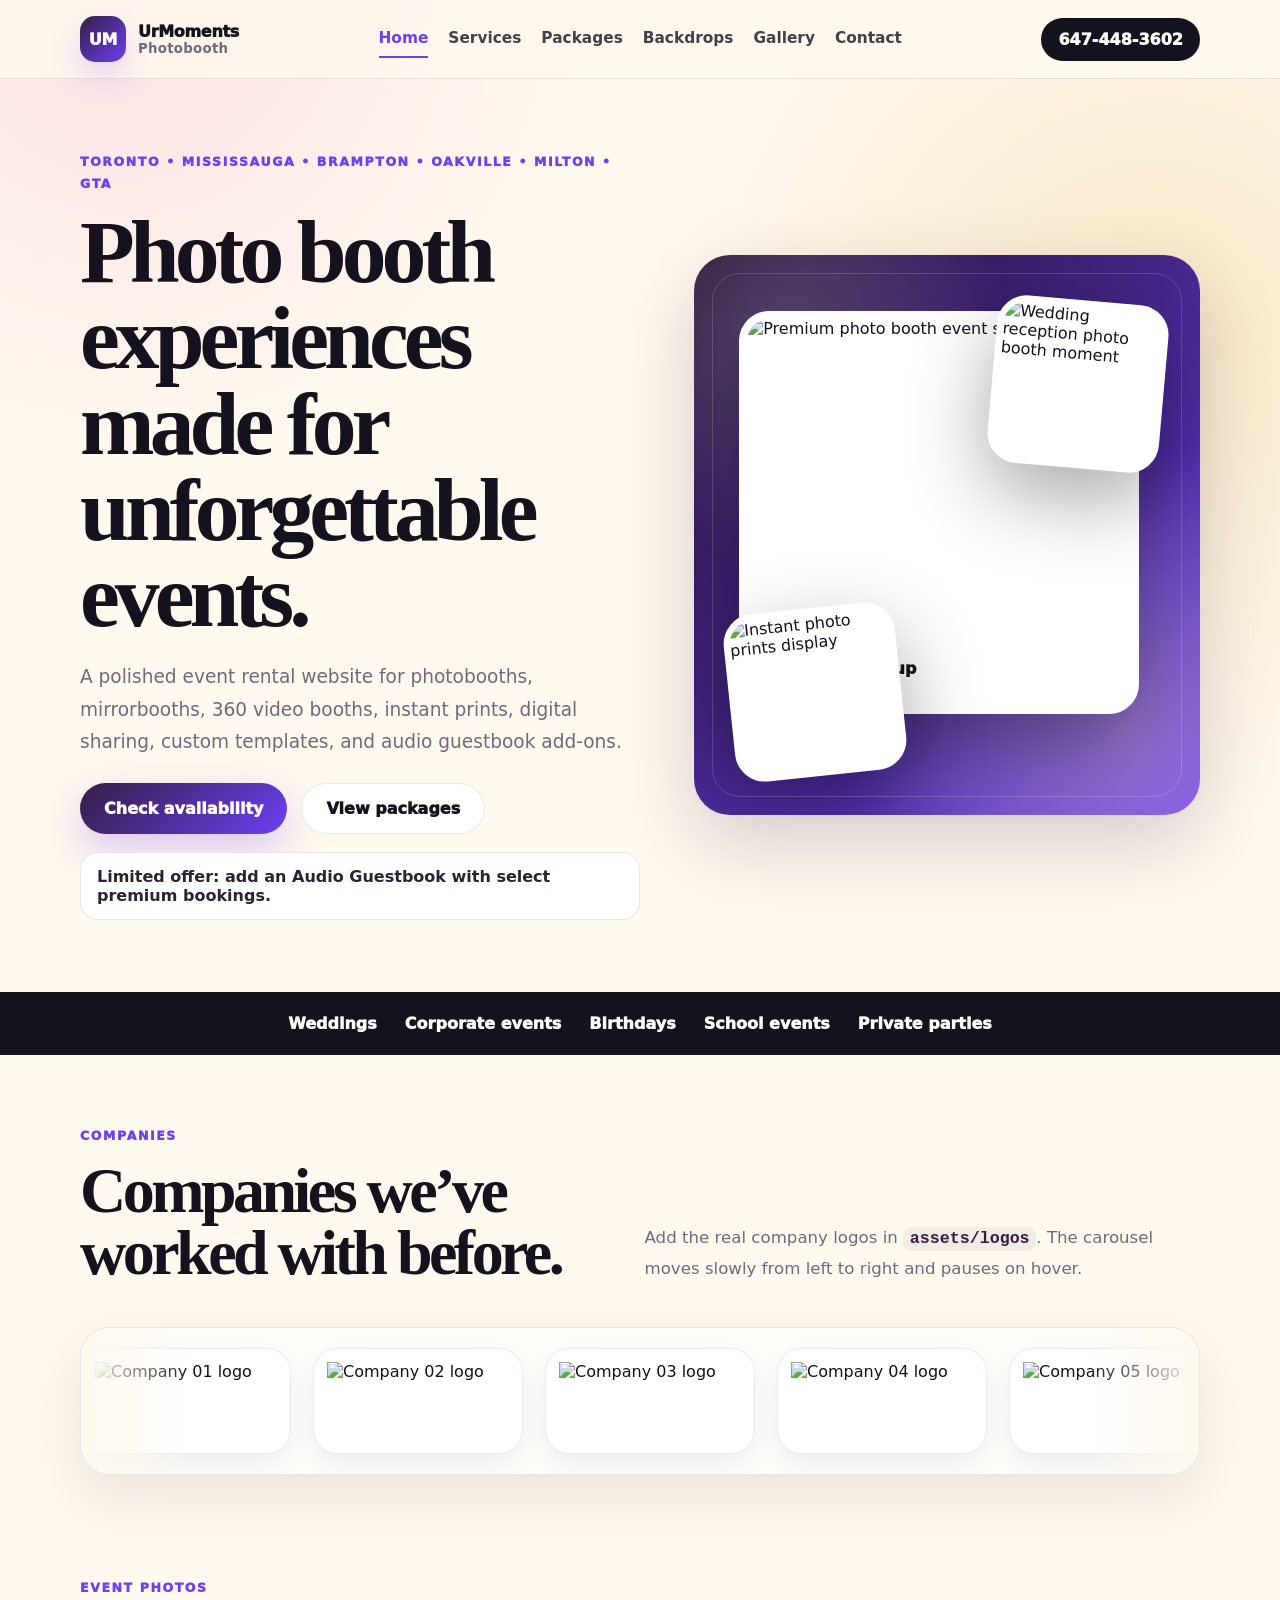
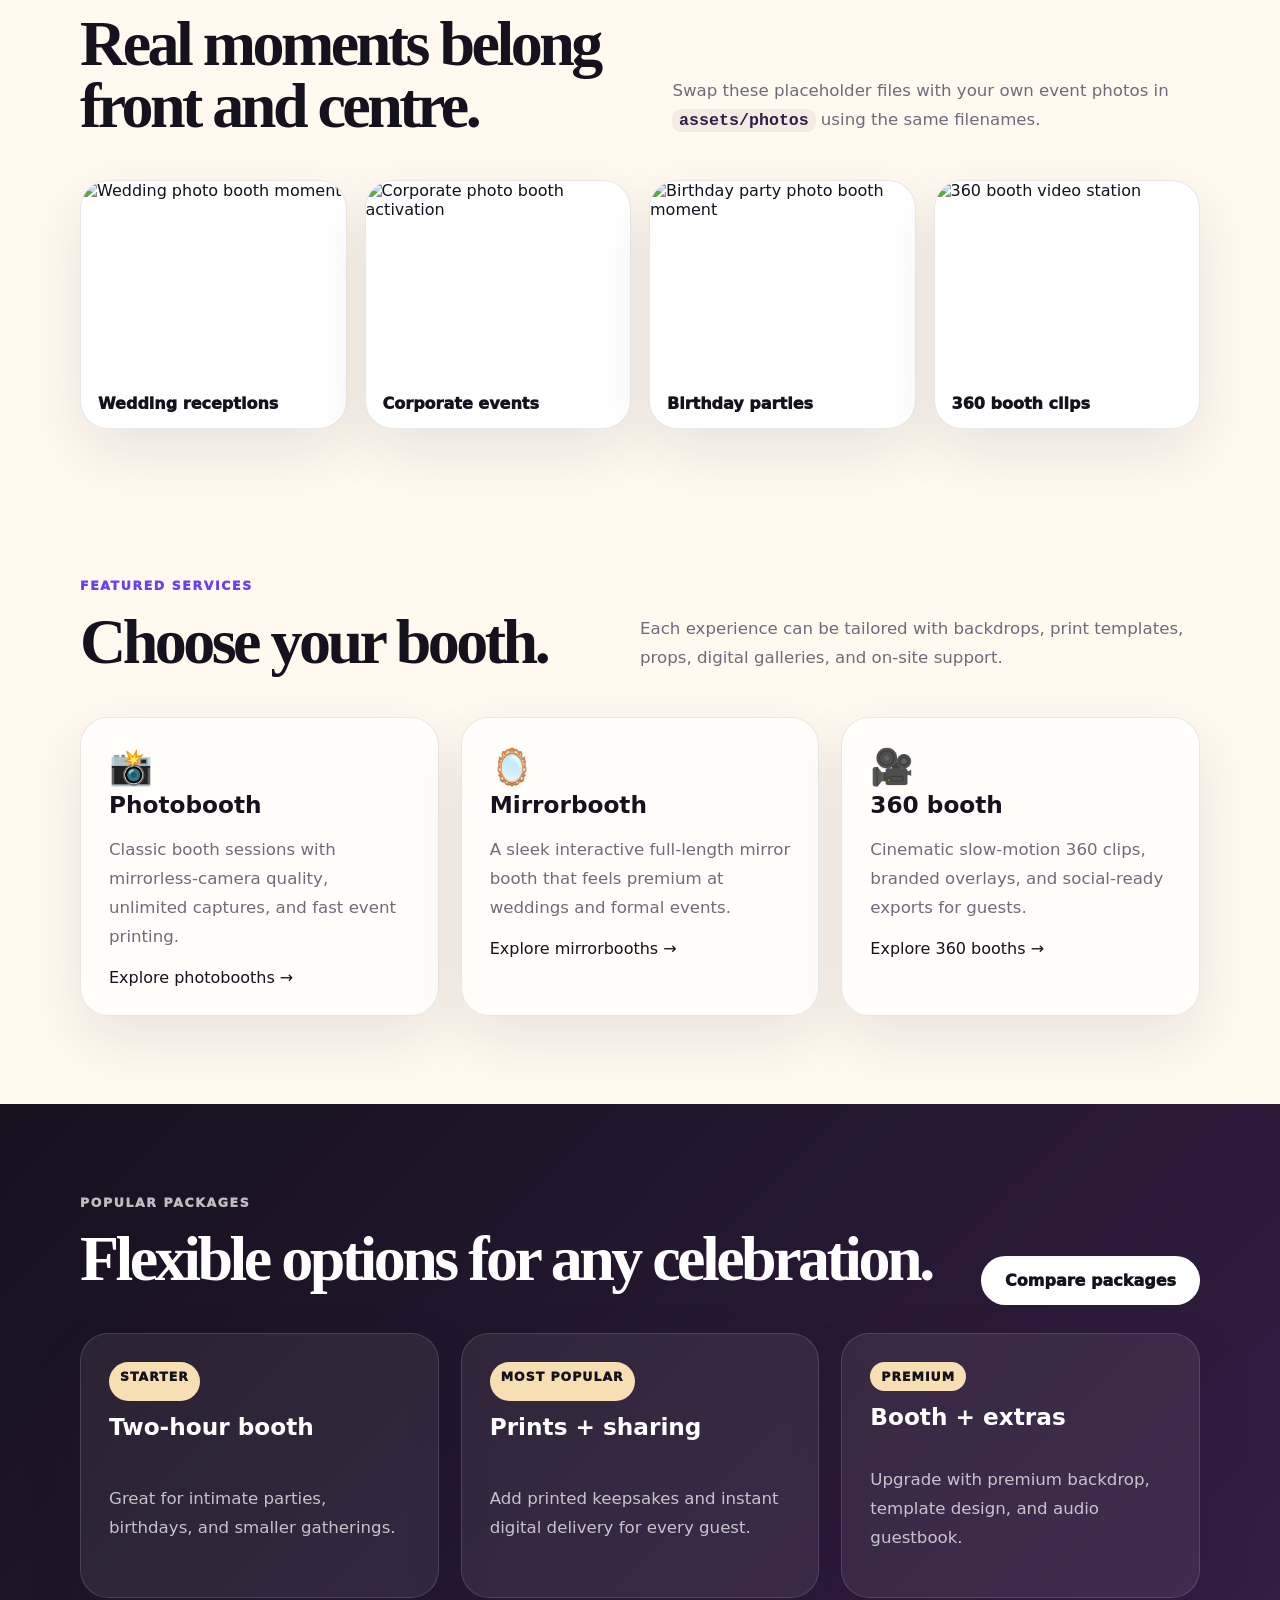
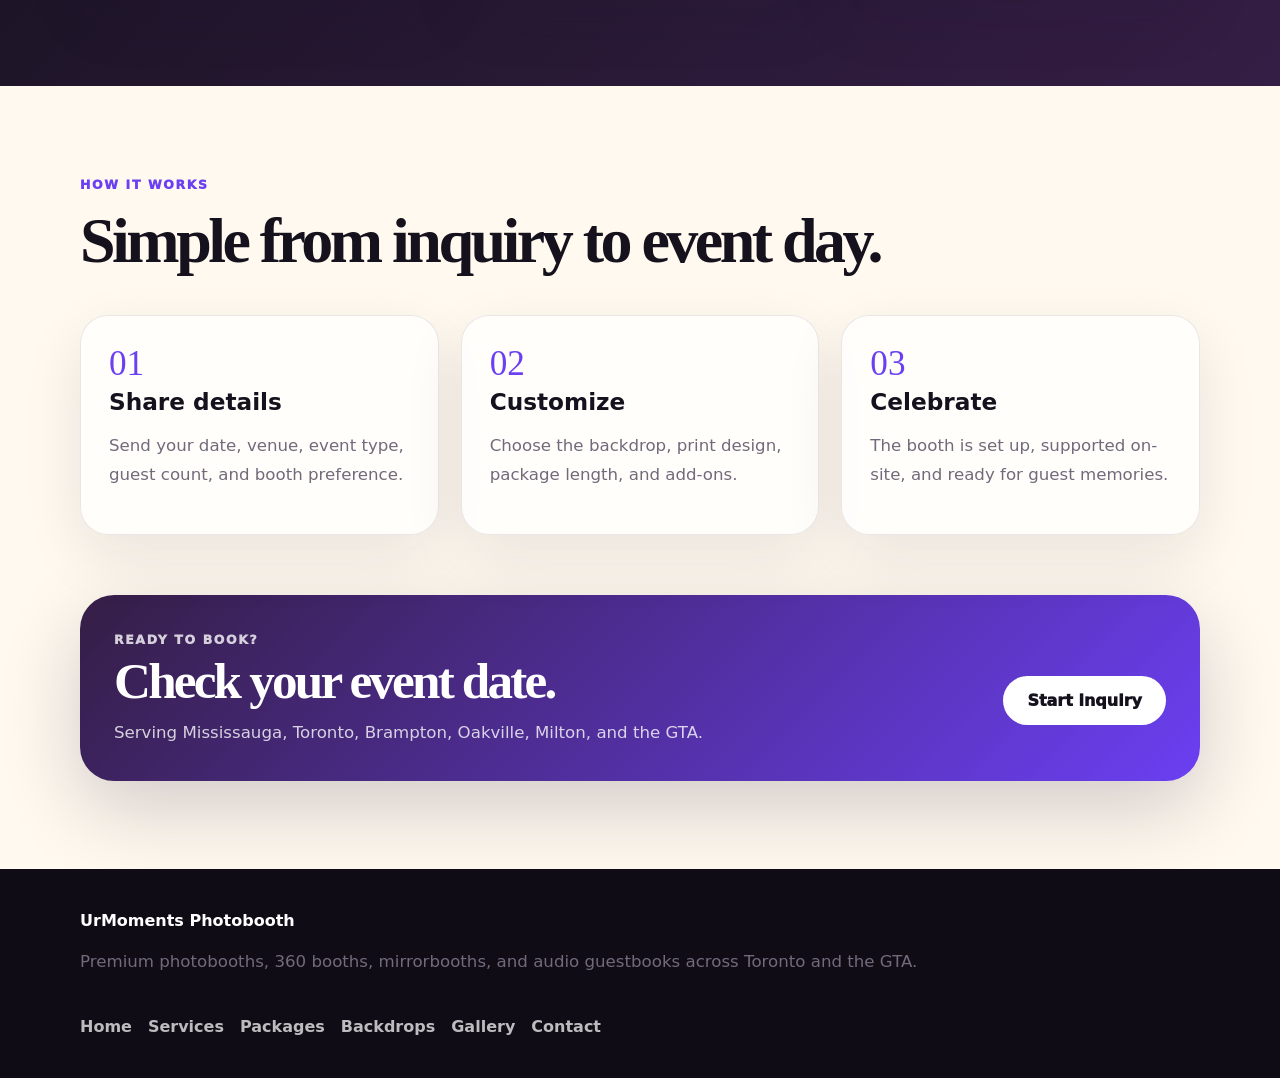
==== index.html @ dc43c49b "Add files via upload" ====
<!doctype html>
<html lang="en">
<head>
  <meta charset="utf-8">
  <meta name="viewport" content="width=device-width, initial-scale=1">
  <title>UrMoments Photobooth | Toronto & GTA</title>
  <meta name="description" content="Premium photobooth, mirrorbooth, 360 booth, and audio guestbook rentals across Toronto and the GTA.">
  <link rel="stylesheet" href="styles.css">
</head>
<body>

<header class="site-header">
  <div class="container header-inner">
    <a class="logo" href="index.html" aria-label="UrMoments home"><span class="logo-mark">UM</span><span>UrMoments<small>Photobooth</small></span></a>
    <nav class="nav" data-nav><a href="index.html" class="active">Home</a><a href="services.html" class="">Services</a><a href="packages.html" class="">Packages</a><a href="backdrops.html" class="">Backdrops</a><a href="gallery.html" class="">Gallery</a><a href="contact.html" class="">Contact</a></nav>
    <div class="header-actions"><a class="phone" href="tel:+16474483602">647-448-3602</a><button class="menu-toggle" data-menu aria-label="Open navigation">☰</button></div>
  </div>
</header>
<main>

<section class="container hero">
  <div>
    <p class="eyebrow">Toronto • Mississauga • Brampton • Oakville • Milton • GTA</p>
    <h1>Photo booth experiences made for unforgettable events.</h1>
    <p class="lead">A polished event rental website for photobooths, mirrorbooths, 360 video booths, instant prints, digital sharing, custom templates, and audio guestbook add-ons.</p>
    <div class="actions"><a class="btn" href="contact.html">Check availability</a><a class="btn secondary" href="packages.html">View packages</a></div>
    <div class="offer">Limited offer: add an Audio Guestbook with select premium bookings.</div>
  </div>
  <div class="visual photo-hero" aria-label="Event photo preview">
    <figure class="hero-photo hero-photo-main"><img src="assets/photos/hero-event.svg" alt="Premium photo booth event setup"><figcaption>Premium setup</figcaption></figure>
    <figure class="hero-photo hero-photo-small one"><img src="assets/photos/wedding-reception.svg" alt="Wedding reception photo booth moment"></figure>
    <figure class="hero-photo hero-photo-small two"><img src="assets/photos/instant-prints.svg" alt="Instant photo prints display"></figure>
  </div>
</section>
<section class="trust-bar"><span>Weddings</span><span>Corporate events</span><span>Birthdays</span><span>School events</span><span>Private parties</span></section>

<section class="container section company-section">
  <div class="section-head"><div><p class="eyebrow">Companies</p><h2>Companies we’ve worked with before.</h2></div><p>Add the real company logos in <code>assets/logos</code>. The carousel moves slowly from left to right and pauses on hover.</p></div>
  <div class="logo-carousel" aria-label="Company logo carousel">
    <ul class="logo-track">
      
      <li class="company-logo-card"><img src="assets/logos/company-logo-01.svg" alt="Company 01 logo"></li>
      <li class="company-logo-card"><img src="assets/logos/company-logo-02.svg" alt="Company 02 logo"></li>
      <li class="company-logo-card"><img src="assets/logos/company-logo-03.svg" alt="Company 03 logo"></li>
      <li class="company-logo-card"><img src="assets/logos/company-logo-04.svg" alt="Company 04 logo"></li>
      <li class="company-logo-card"><img src="assets/logos/company-logo-05.svg" alt="Company 05 logo"></li>
      <li class="company-logo-card"><img src="assets/logos/company-logo-06.svg" alt="Company 06 logo"></li>
      <li class="company-logo-card"><img src="assets/logos/company-logo-07.svg" alt="Company 07 logo"></li>
      <li class="company-logo-card"><img src="assets/logos/company-logo-08.svg" alt="Company 08 logo"></li>
      
      <li class="company-logo-card"><img src="assets/logos/company-logo-01.svg" alt="Company 01 logo"></li>
      <li class="company-logo-card"><img src="assets/logos/company-logo-02.svg" alt="Company 02 logo"></li>
      <li class="company-logo-card"><img src="assets/logos/company-logo-03.svg" alt="Company 03 logo"></li>
      <li class="company-logo-card"><img src="assets/logos/company-logo-04.svg" alt="Company 04 logo"></li>
      <li class="company-logo-card"><img src="assets/logos/company-logo-05.svg" alt="Company 05 logo"></li>
      <li class="company-logo-card"><img src="assets/logos/company-logo-06.svg" alt="Company 06 logo"></li>
      <li class="company-logo-card"><img src="assets/logos/company-logo-07.svg" alt="Company 07 logo"></li>
      <li class="company-logo-card"><img src="assets/logos/company-logo-08.svg" alt="Company 08 logo"></li>
    </ul>
  </div>
</section>

<section class="container section tight">
  <div class="section-head"><div><p class="eyebrow">Event photos</p><h2>Real moments belong front and centre.</h2></div><p>Swap these placeholder files with your own event photos in <code>assets/photos</code> using the same filenames.</p></div>
  <div class="photo-showcase">
    <figure><img src="assets/photos/wedding-reception.svg" alt="Wedding photo booth moment"><figcaption>Wedding receptions</figcaption></figure>
    <figure><img src="assets/photos/corporate-activation.svg" alt="Corporate photo booth activation"><figcaption>Corporate events</figcaption></figure>
    <figure><img src="assets/photos/birthday-party.svg" alt="Birthday party photo booth moment"><figcaption>Birthday parties</figcaption></figure>
    <figure><img src="assets/photos/booth-360.svg" alt="360 booth video station"><figcaption>360 booth clips</figcaption></figure>
  </div>
</section>
<section class="container section">
  <div class="section-head"><div><p class="eyebrow">Featured services</p><h2>Choose your booth.</h2></div><p>Each experience can be tailored with backdrops, print templates, props, digital galleries, and on-site support.</p></div>
  <div class="grid">
    <article class="card"><div class="icon">📸</div><h3>Photobooth</h3><p>Classic booth sessions with mirrorless-camera quality, unlimited captures, and fast event printing.</p><a href="services.html">Explore photobooths →</a></article>
    <article class="card"><div class="icon">🪞</div><h3>Mirrorbooth</h3><p>A sleek interactive full-length mirror booth that feels premium at weddings and formal events.</p><a href="services.html">Explore mirrorbooths →</a></article>
    <article class="card"><div class="icon">🎥</div><h3>360 booth</h3><p>Cinematic slow-motion 360 clips, branded overlays, and social-ready exports for guests.</p><a href="services.html">Explore 360 booths →</a></article>
  </div>
</section>
<section class="section dark">
  <div class="container">
    <div class="section-head"><div><p class="eyebrow">Popular packages</p><h2>Flexible options for any celebration.</h2></div><a class="btn light" href="packages.html">Compare packages</a></div>
    <div class="grid">
      <article class="card package-card"><span class="badge">Starter</span><h3>Two-hour booth</h3><p>Great for intimate parties, birthdays, and smaller gatherings.</p></article>
      <article class="card package-card"><span class="badge">Most popular</span><h3>Prints + sharing</h3><p>Add printed keepsakes and instant digital delivery for every guest.</p></article>
      <article class="card package-card"><span class="badge">Premium</span><h3>Booth + extras</h3><p>Upgrade with premium backdrop, template design, and audio guestbook.</p></article>
    </div>
  </div>
</section>
<section class="container section">
  <div class="section-head"><div><p class="eyebrow">How it works</p><h2>Simple from inquiry to event day.</h2></div></div>
  <div class="grid steps">
    <article class="card"><div class="number">01</div><h3>Share details</h3><p>Send your date, venue, event type, guest count, and booth preference.</p></article>
    <article class="card"><div class="number">02</div><h3>Customize</h3><p>Choose the backdrop, print design, package length, and add-ons.</p></article>
    <article class="card"><div class="number">03</div><h3>Celebrate</h3><p>The booth is set up, supported on-site, and ready for guest memories.</p></article>
  </div>
  <div class="cta"><div><p class="eyebrow">Ready to book?</p><h2>Check your event date.</h2><p>Serving Mississauga, Toronto, Brampton, Oakville, Milton, and the GTA.</p></div><div class="actions"><a class="btn light" href="contact.html">Start inquiry</a></div></div>
</section>

</main>

<footer class="footer">
  <div class="container">
    <div><b>UrMoments Photobooth</b><p>Premium photobooths, 360 booths, mirrorbooths, and audio guestbooks across Toronto and the GTA.</p></div>
    <nav><a href="index.html">Home</a><a href="services.html">Services</a><a href="packages.html">Packages</a><a href="backdrops.html">Backdrops</a><a href="gallery.html">Gallery</a><a href="contact.html">Contact</a></nav>
  </div>
</footer>
<script src="script.js"></script>
</body>
</html>
---- styles.css ----
:root{
  --ink:#15111d;
  --muted:#716a7b;
  --cream:#fff9ef;
  --gold:#f7dfb4;
  --pink:#f9c2d5;
  --violet:#6b3ff2;
  --plum:#351e45;
  --white:#fff;
  --line:#15111d18;
  --shadow:0 22px 60px #20123318;
  --radius:28px;
}
*{box-sizing:border-box}
html{scroll-behavior:smooth}
body{
  margin:0;
  font-family:Inter,ui-sans-serif,system-ui,-apple-system,BlinkMacSystemFont,"Segoe UI",sans-serif;
  color:var(--ink);
  background:
    radial-gradient(circle at 10% 0%,#f9c2d570,transparent 28rem),
    radial-gradient(circle at 90% 8%,#f7dfb4aa,transparent 30rem),
    var(--cream);
}
a{color:inherit;text-decoration:none}
img{max-width:100%;display:block}
.container{width:min(1120px,calc(100% - 32px));margin:auto}
.site-header{
  position:sticky;top:0;z-index:10;
  border-bottom:1px solid var(--line);
  background:#fff9efdd;
  backdrop-filter:blur(18px);
}
.header-inner{display:flex;align-items:center;justify-content:space-between;gap:22px;padding:16px 0}
.logo{display:flex;align-items:center;gap:12px;font-weight:950;letter-spacing:-.02em}
.logo-mark{display:grid;place-items:center;width:46px;height:46px;border-radius:15px;color:white;background:linear-gradient(135deg,var(--plum),var(--violet));box-shadow:0 14px 30px #6b3ff230}
.logo small{display:block;color:var(--muted);font-weight:800;letter-spacing:.02em}
.nav{display:flex;align-items:center;gap:20px;font-size:.96rem;font-weight:900;color:#15111dcc}
.nav a{padding:9px 0;border-bottom:2px solid transparent}
.nav a.active,.nav a:hover{color:var(--violet);border-bottom-color:var(--violet)}
.header-actions{display:flex;align-items:center;gap:10px}
.phone{display:inline-flex;align-items:center;justify-content:center;padding:12px 17px;border-radius:999px;background:var(--ink);color:white;font-weight:950}
.menu-toggle{display:none;border:0;border-radius:13px;padding:11px 13px;background:var(--ink);color:white;font-size:1rem;cursor:pointer}
.hero{display:grid;grid-template-columns:1.05fr .95fr;gap:54px;align-items:center;min-height:calc(100vh - 80px);padding:72px 0}
.hero.compact{min-height:auto;padding:76px 0 46px}.hero.compact .visual{min-height:360px}
.eyebrow{margin:0 0 14px;color:var(--violet);font-weight:950;letter-spacing:.13em;text-transform:uppercase;font-size:.78rem}
h1,h2{font-family:Georgia,"Times New Roman",serif;line-height:.96;letter-spacing:-.055em;margin:.1em 0 .25em}
h1{font-size:clamp(3rem,7vw,6.5rem)}h2{font-size:clamp(2.35rem,5vw,4.35rem)}h3{margin:.2em 0 .45em;font-size:1.45rem;line-height:1.12}
p{line-height:1.75;color:var(--muted);font-size:1.04rem}.lead{font-size:1.16rem;max-width:62ch}
.actions{display:flex;gap:14px;flex-wrap:wrap;margin-top:24px}.btn{display:inline-flex;align-items:center;justify-content:center;gap:8px;border:0;border-radius:999px;padding:15px 24px;color:white;background:linear-gradient(135deg,var(--plum),var(--violet));font-weight:950;box-shadow:0 16px 42px #6b3ff245;cursor:pointer}.btn.secondary{background:white;color:var(--ink);border:1px solid var(--line);box-shadow:none}.btn.light{background:white;color:var(--ink);box-shadow:none}.offer{display:inline-block;margin-top:18px;padding:14px 16px;border-radius:18px;background:white;border:1px solid var(--line);font-weight:900;color:#2b2335}
.visual{position:relative;min-height:560px;border-radius:36px;background:linear-gradient(135deg,#351e45ee,#6b3ff2bb);box-shadow:0 28px 80px #20123330;overflow:hidden;isolation:isolate}.visual:before{content:"";position:absolute;inset:0;background:radial-gradient(circle at 18% 15%,#ffffff33,transparent 14rem),radial-gradient(circle at 85% 85%,#f7dfb455,transparent 18rem)}.camera-card{position:absolute;z-index:1;top:70px;left:50%;transform:translateX(-50%);width:235px;padding:34px 20px;border-radius:31px;background:#ffffff20;border:1px solid #ffffff35;text-align:center;font-size:5rem;color:white}.camera-card span{display:block;font-size:1rem;font-weight:950;color:white}.photo-strip{position:absolute;z-index:1;left:65px;bottom:55px;display:grid;gap:12px;width:135px;padding:12px;border-radius:20px;background:white;transform:rotate(-8deg);box-shadow:0 30px 70px #0004}.photo-strip.two{left:auto;right:80px;bottom:90px;transform:rotate(8deg)}.photo-strip i{height:105px;border-radius:14px;background:linear-gradient(135deg,var(--pink),var(--gold),var(--violet))}.floating-note{position:absolute;z-index:2;right:28px;top:28px;padding:14px 16px;border-radius:18px;background:white;font-weight:950;box-shadow:0 18px 45px #0002}.trust-bar{width:100%;max-width:none;padding:22px;display:flex;gap:28px;justify-content:center;flex-wrap:wrap;background:var(--ink);color:white;font-weight:950}.section{padding:88px 0}.section.tight{padding:58px 0}.section.dark{width:100%;max-width:none;background:linear-gradient(135deg,var(--ink),var(--plum));color:white}.section.dark p,.section.dark .muted{color:#ffffffb8}.section.dark .card{background:#ffffff12;border-color:#ffffff22;color:white}.section-head{display:flex;align-items:end;justify-content:space-between;gap:28px;margin-bottom:28px}.section-head p{max-width:560px}.grid{display:grid;grid-template-columns:repeat(3,1fr);gap:22px}.grid.two{grid-template-columns:repeat(2,1fr)}.grid.four{grid-template-columns:repeat(4,1fr)}.card{padding:28px;border-radius:var(--radius);background:#ffffffc0;border:1px solid var(--line);box-shadow:var(--shadow)}.card .icon{font-size:2.2rem}.card ul{margin:18px 0 0;padding-left:20px;color:var(--muted);line-height:1.8}.pill-list{display:flex;gap:12px;flex-wrap:wrap}.pill-list span{padding:13px 17px;border-radius:999px;background:white;border:1px solid var(--line);font-weight:950}.gallery-grid{display:grid;grid-template-columns:repeat(4,1fr);gap:16px}.gallery-tile{min-height:195px;border-radius:26px;padding:20px;display:flex;align-items:end;color:white;font-weight:950;background:linear-gradient(135deg,var(--pink),var(--gold),var(--violet));box-shadow:0 18px 45px #20123322;position:relative;overflow:hidden}.gallery-tile:before{content:"";position:absolute;inset:0;background:linear-gradient(180deg,transparent,#00000038)}.gallery-tile span{position:relative;z-index:1}.gallery-tile.tall{grid-row:span 2}.gallery-tile.wide{grid-column:span 2}.price{font-size:2.3rem;font-family:Georgia,serif;letter-spacing:-.04em;color:inherit}.package-card{display:grid;gap:8px}.package-card.featured{outline:3px solid #f7dfb4;background:linear-gradient(180deg,#ffffff,#fff3da)}.badge{display:inline-block;width:max-content;border-radius:999px;padding:7px 11px;background:var(--gold);color:var(--ink);font-size:.78rem;font-weight:950;text-transform:uppercase;letter-spacing:.08em}.steps .number{font-family:Georgia,serif;font-size:2.2rem;color:var(--violet)}.cta{margin:60px auto 0;padding:34px;border-radius:34px;background:linear-gradient(135deg,var(--plum),var(--violet));color:white;display:flex;align-items:center;justify-content:space-between;gap:24px;box-shadow:0 28px 80px #20123332}.cta p{color:#ffffffc9;margin:0}.cta h2{font-size:clamp(2rem,4vw,3.2rem)}.split{display:grid;grid-template-columns:.9fr 1.1fr;gap:28px;align-items:start}.contact-card a{text-decoration:underline;text-decoration-thickness:1px;text-underline-offset:4px}.form{display:grid;grid-template-columns:1fr 1fr;gap:14px}.form textarea,.form button,.form small{grid-column:1/-1}input,select,textarea{width:100%;border:1px solid #15111d22;border-radius:16px;padding:14px 15px;background:white;font:inherit;color:var(--ink)}textarea{resize:vertical}.map-card{min-height:270px;display:grid;place-items:center;text-align:center;background:radial-gradient(circle at 30% 30%,#f9c2d5,transparent 14rem),linear-gradient(135deg,#fff,#fff4dc)}.footer{margin-top:0;background:#100c16;color:#ffffffb8;padding:42px 0}.footer .container{display:flex;justify-content:space-between;gap:24px;flex-wrap:wrap}.footer b{color:white}.footer nav{display:flex;gap:16px;flex-wrap:wrap;font-weight:800}.muted{color:var(--muted)}
@media(max-width:940px){.nav{gap:13px;font-size:.9rem}.phone{display:none}.hero,.split{grid-template-columns:1fr}.hero{min-height:auto}.visual{min-height:480px}.grid,.grid.two,.grid.four{grid-template-columns:1fr 1fr}.section-head{display:block}.cta{display:block}.cta .actions{margin-top:20px}}
@media(max-width:720px){.menu-toggle{display:block}.nav{display:none;position:absolute;top:78px;left:16px;right:16px;padding:16px;border-radius:22px;background:white;box-shadow:0 20px 60px #0002}.nav.open{display:grid}.nav a{padding:10px 4px;border-bottom:1px solid #15111d10}.grid,.grid.two,.grid.four{grid-template-columns:1fr}.gallery-grid{grid-template-columns:1fr 1fr}.gallery-tile.tall,.gallery-tile.wide{grid-row:auto;grid-column:auto}.form{grid-template-columns:1fr}.visual{min-height:430px}.photo-strip{width:105px;left:30px}.photo-strip.two{right:30px}.photo-strip i{height:82px}.camera-card{width:205px;font-size:4rem}.footer .container{display:block}.footer nav{margin-top:18px}}
@media(max-width:480px){h1{font-size:2.9rem}.hero,.hero.compact{padding:48px 0}.section{padding:64px 0}.gallery-grid{grid-template-columns:1fr}.actions .btn{width:100%}}


/* Photo additions */
code{padding:.14rem .42rem;border-radius:.55rem;background:#15111d0d;color:var(--plum);font-weight:800}
.photo-hero{display:block;background:linear-gradient(135deg,#251233,#6b3ff2);padding:24px;min-height:560px}
.photo-hero:before{z-index:0}.photo-hero:after{content:"";position:absolute;inset:18px;border:1px solid #ffffff28;border-radius:28px;pointer-events:none;z-index:3}
.hero-photo{position:absolute;z-index:2;margin:0;border-radius:30px;overflow:hidden;background:white;box-shadow:0 30px 80px #0005;border:8px solid #fff}.hero-photo img{display:block;width:100%;height:100%;object-fit:cover}.hero-photo-main{left:9%;top:10%;right:12%;bottom:18%}.hero-photo-main figcaption{position:absolute;left:18px;bottom:18px;padding:10px 14px;border-radius:999px;background:#fffffff0;color:var(--ink);font-weight:950}.hero-photo-small{width:34%;height:30%;border-width:6px}.hero-photo-small.one{right:7%;top:8%;transform:rotate(5deg)}.hero-photo-small.two{left:7%;bottom:7%;transform:rotate(-6deg)}
.photo-showcase{display:grid;grid-template-columns:repeat(4,1fr);gap:18px}.photo-showcase figure{margin:0;overflow:hidden;border-radius:28px;background:white;box-shadow:var(--shadow);border:1px solid var(--line)}.photo-showcase img{display:block;width:100%;aspect-ratio:4/3;object-fit:cover}.photo-showcase figcaption{padding:15px 17px;font-weight:950;color:var(--ink)}
.card-photo{display:block;width:calc(100% + 56px);margin:-28px -28px 22px;aspect-ratio:16/10;object-fit:cover;border-radius:var(--radius) var(--radius) 18px 18px}.service-card,.backdrop-card{overflow:hidden}.service-card .icon{margin-top:4px}
.gallery-tile{padding:0;margin:0;display:block;background:#15111d;min-height:195px}.gallery-tile img{position:absolute;inset:0;width:100%;height:100%;object-fit:cover;transform:scale(1.01);transition:transform .35s ease}.gallery-tile:hover img{transform:scale(1.07)}.gallery-tile figcaption{position:absolute;z-index:1;left:18px;right:18px;bottom:18px;padding:10px 12px;border-radius:999px;background:#100c16cc;color:white;backdrop-filter:blur(8px)}
@media(max-width:940px){.photo-showcase{grid-template-columns:1fr 1fr}.photo-hero{min-height:480px}.hero-photo-main{left:7%;right:7%;top:12%;bottom:17%}}
@media(max-width:720px){.photo-hero{min-height:430px}.hero-photo-small{width:39%;height:27%}.photo-showcase{grid-template-columns:1fr 1fr}}
@media(max-width:480px){.photo-showcase{grid-template-columns:1fr}.hero-photo-main{left:6%;right:6%;top:15%;bottom:15%}.hero-photo-small{display:none}}


/* Company logo carousel */
.company-section{padding-top:70px;padding-bottom:44px}
.logo-carousel{position:relative;overflow:hidden;border-radius:30px;background:#ffffffb8;border:1px solid var(--line);box-shadow:var(--shadow);padding:20px 0}
.logo-carousel:before,.logo-carousel:after{content:"";position:absolute;top:0;bottom:0;width:110px;z-index:2;pointer-events:none}
.logo-carousel:before{left:0;background:linear-gradient(90deg,var(--cream),transparent)}
.logo-carousel:after{right:0;background:linear-gradient(270deg,var(--cream),transparent)}
.logo-track{list-style:none;margin:0;padding:0;display:flex;align-items:center;gap:22px;width:max-content;animation:logoScrollRight 42s linear infinite;will-change:transform}
.logo-carousel:hover .logo-track{animation-play-state:paused}
.company-logo-card{flex:0 0 210px;min-height:96px;display:grid;place-items:center;padding:13px;border-radius:24px;background:white;border:1px solid #15111d14;box-shadow:0 10px 30px #20123312}
.company-logo-card img{width:100%;height:78px;object-fit:contain;filter:saturate(.95)}
@keyframes logoScrollRight{from{transform:translateX(-50%)}to{transform:translateX(0)}}
@media(prefers-reduced-motion:reduce){.logo-track{animation:none;transform:none}}
@media(max-width:720px){.company-section{padding-top:50px}.company-logo-card{flex-basis:170px}.logo-track{gap:14px;animation-duration:36s}.logo-carousel:before,.logo-carousel:after{width:54px}}
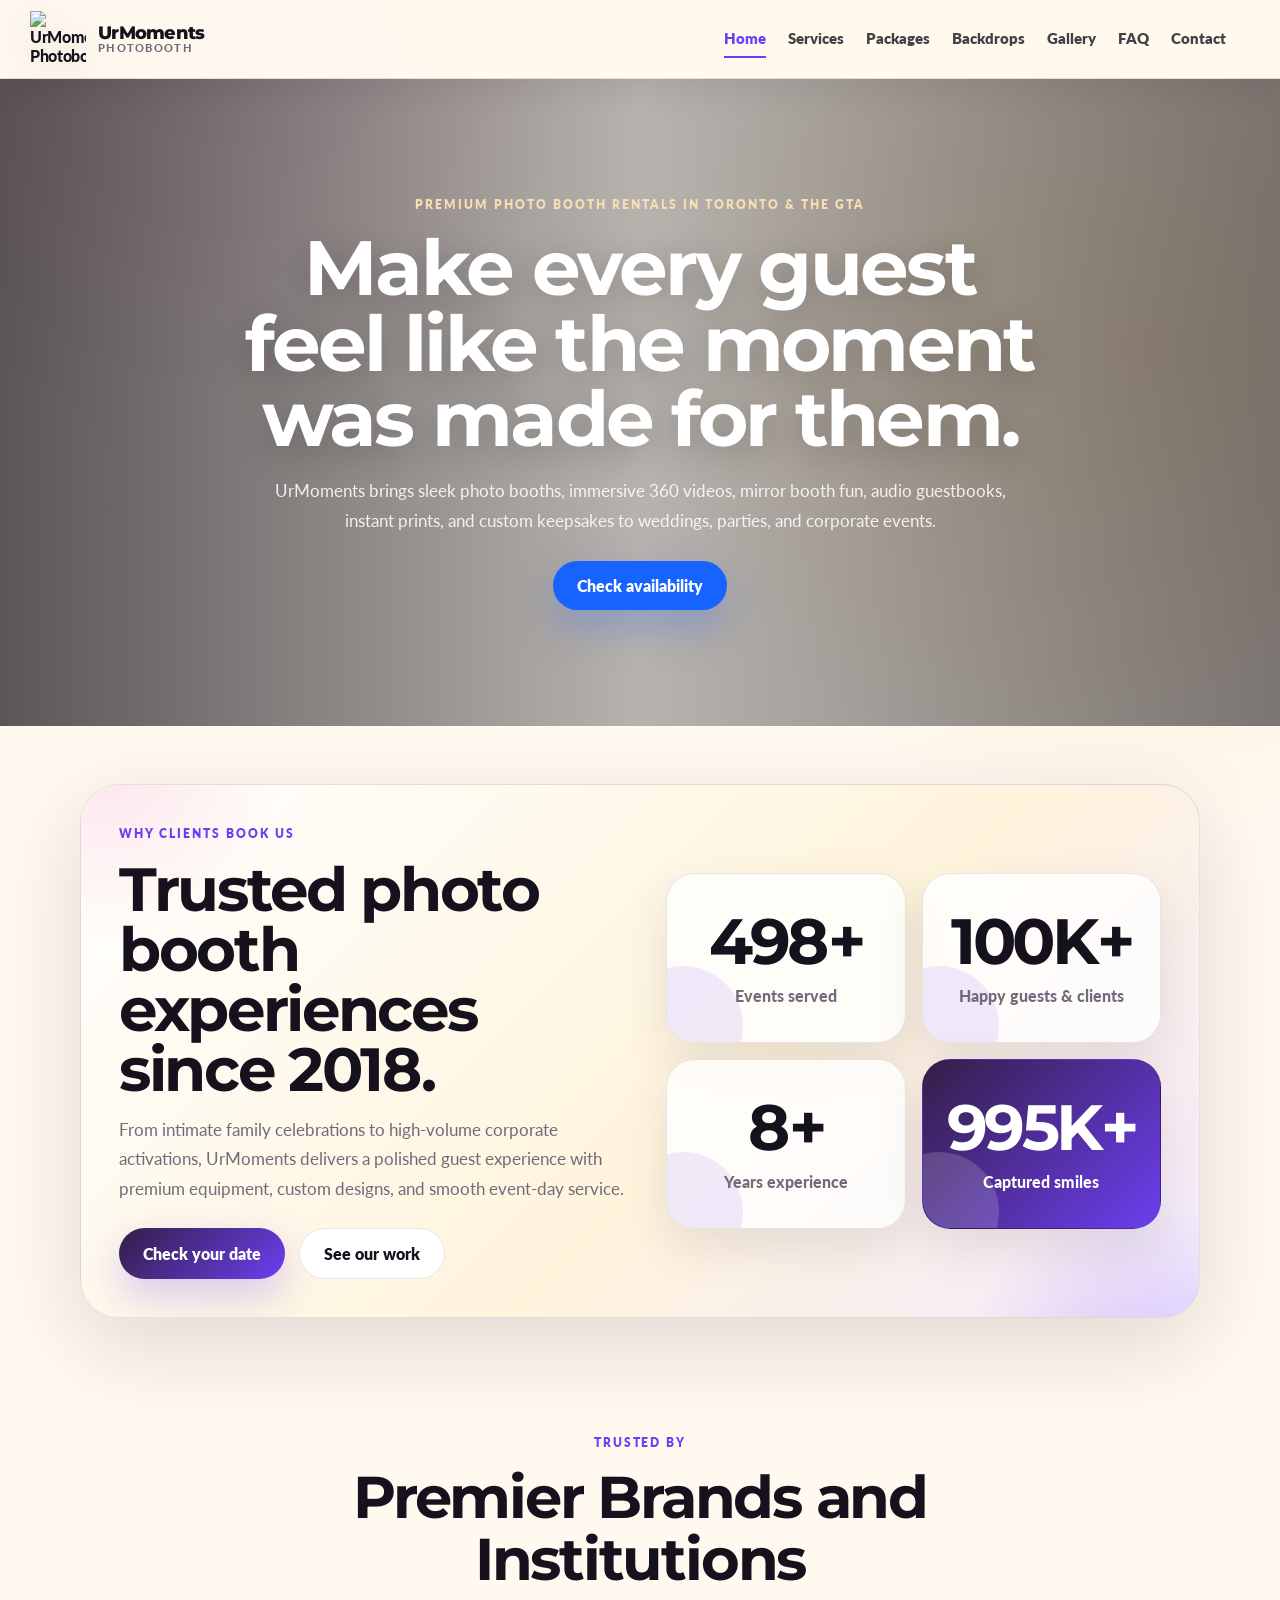
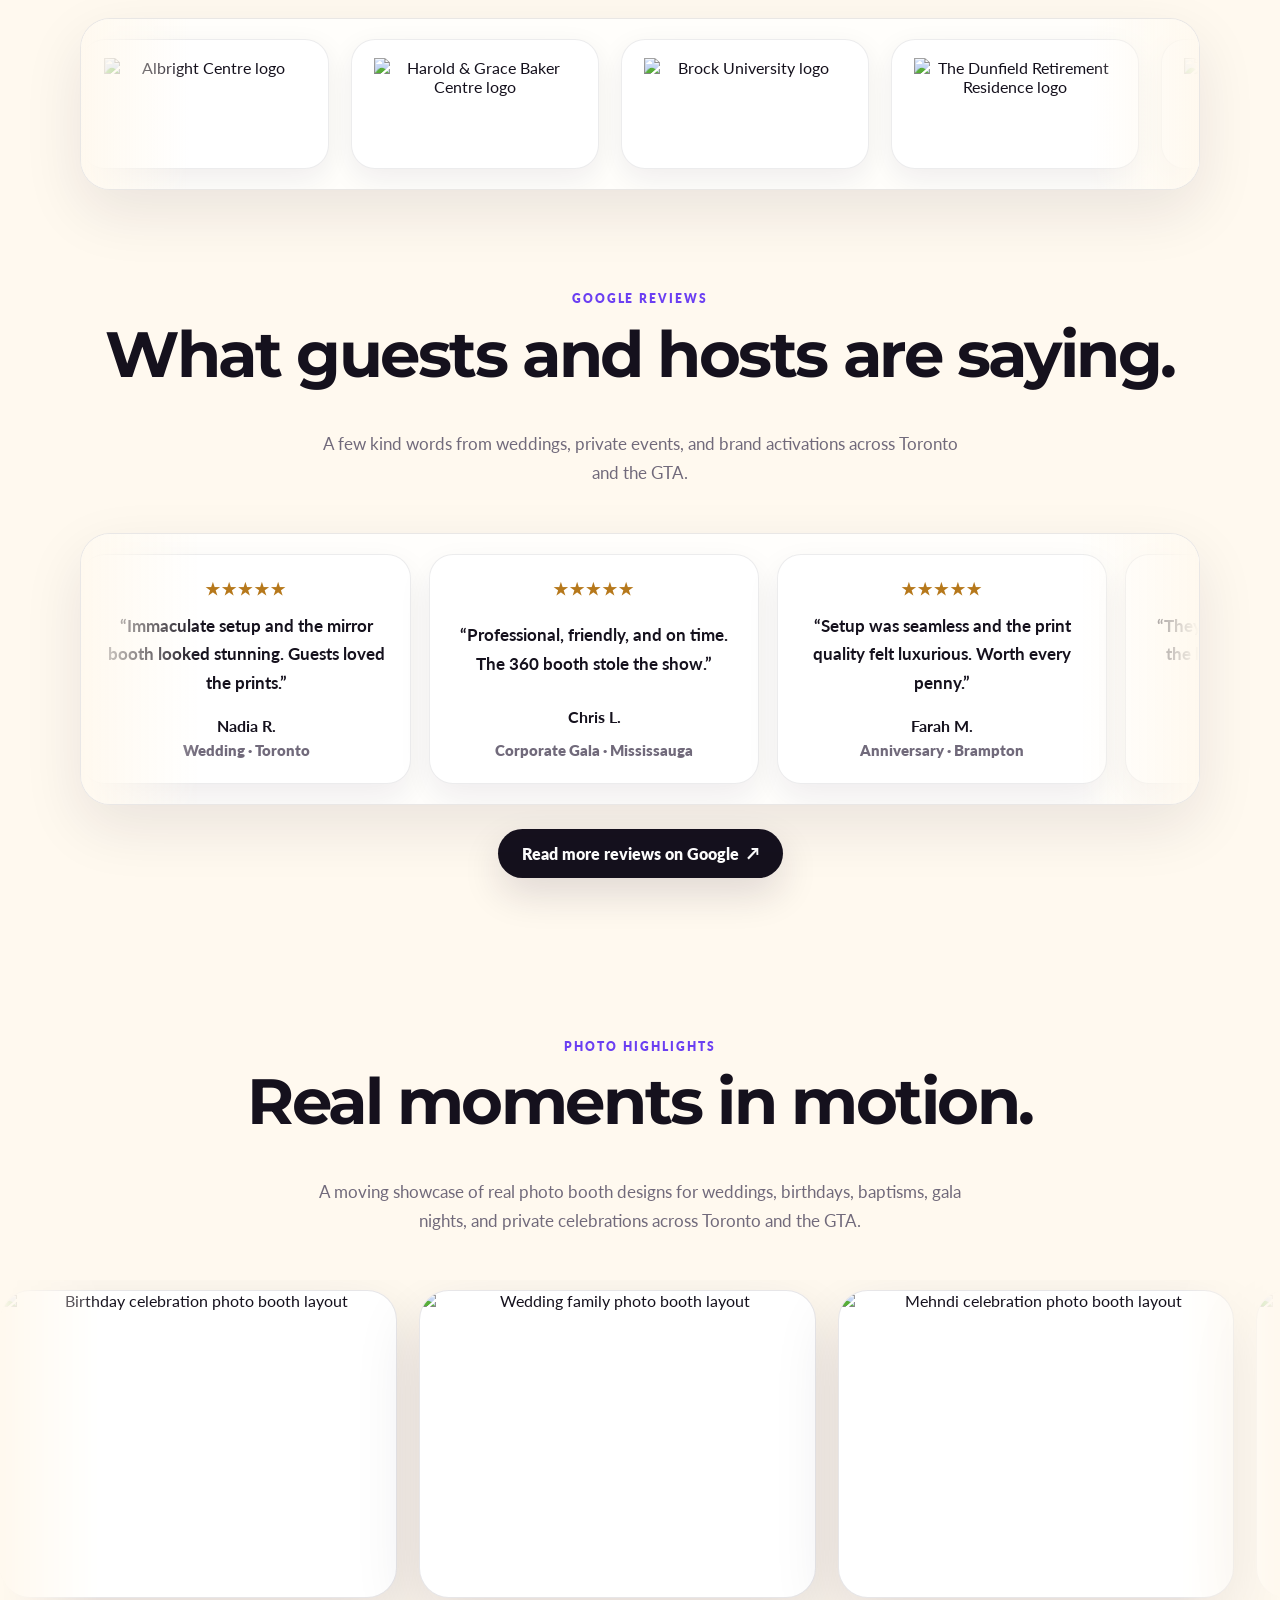
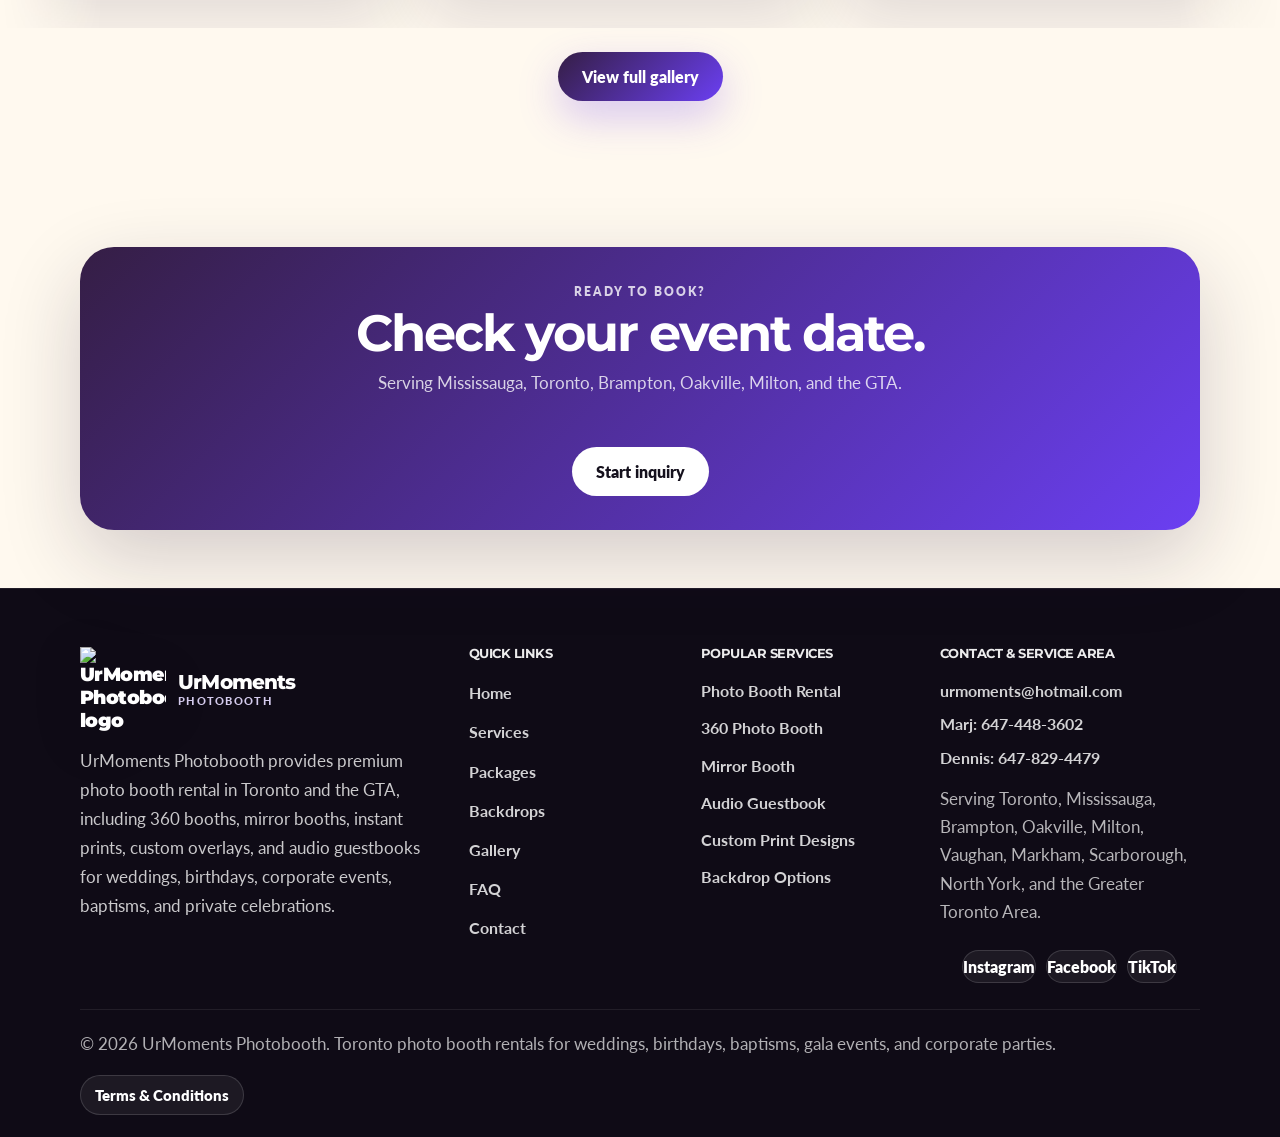
==== commit 128270ac: "Add files via upload" ====
--- a/index.html
+++ b/index.html
@@ -6,105 +6,268 @@
   <title>UrMoments Photobooth | Toronto & GTA</title>
   <meta name="description" content="Premium photobooth, mirrorbooth, 360 booth, and audio guestbook rentals across Toronto and the GTA.">
   <link rel="stylesheet" href="styles.css">
+  <script type="application/ld+json">
+  {
+    "@context": "https://schema.org",
+    "@type": "LocalBusiness",
+    "name": "UrMoments Photobooth",
+    "description": "Premium photo booth rental, 360 booth, mirror booth, audio guestbook, instant print, custom overlay, and backdrop services in Toronto and the Greater Toronto Area.",
+    "url": "https://www.urmoments.ca/",
+    "telephone": "+1-647-448-3602",
+    "email": "urmoments@hotmail.com",
+    "areaServed": ["Toronto", "Mississauga", "Brampton", "Oakville", "Milton", "Vaughan", "Markham", "Scarborough", "North York", "Greater Toronto Area", "Ontario"],
+    "serviceType": ["Photo booth rental", "360 booth rental", "Mirror booth rental", "Audio guestbook", "Event photography booth", "Custom photo booth templates", "Backdrop rentals"]
+  }
+  </script>
 </head>
 <body>
 
 <header class="site-header">
   <div class="container header-inner">
-    <a class="logo" href="index.html" aria-label="UrMoments home"><span class="logo-mark">UM</span><span>UrMoments<small>Photobooth</small></span></a>
-    <nav class="nav" data-nav><a href="index.html" class="active">Home</a><a href="services.html" class="">Services</a><a href="packages.html" class="">Packages</a><a href="backdrops.html" class="">Backdrops</a><a href="gallery.html" class="">Gallery</a><a href="contact.html" class="">Contact</a></nav>
-    <div class="header-actions"><a class="phone" href="tel:+16474483602">647-448-3602</a><button class="menu-toggle" data-menu aria-label="Open navigation">☰</button></div>
+    <a class="logo" href="index.html" aria-label="UrMoments Photobooth home"><img class="brand-logo-image" src="assets/brand/urmoments-logo.png" alt="UrMoments Photobooth logo" width="56" height="56"><span class="brand-wordmark"><strong>UrMoments</strong><small>Photobooth</small></span></a>
+    <nav class="nav" data-nav><a href="index.html" class="active">Home</a><a href="services.html" class="">Services</a><a href="packages.html" class="">Packages</a><a href="backdrops.html" class="">Backdrops</a><a href="gallery.html" class="">Gallery</a><a href="faq.html" class="">FAQ</a><a href="contact.html" class="">Contact</a></nav>
+    <div class="header-actions">
+      <button class="menu-toggle" data-menu aria-label="Open navigation">☰</button>
+    </div>
   </div>
 </header>
 <main>
 
-<section class="container hero">
-  <div>
-    <p class="eyebrow">Toronto • Mississauga • Brampton • Oakville • Milton • GTA</p>
-    <h1>Photo booth experiences made for unforgettable events.</h1>
-    <p class="lead">A polished event rental website for photobooths, mirrorbooths, 360 video booths, instant prints, digital sharing, custom templates, and audio guestbook add-ons.</p>
-    <div class="actions"><a class="btn" href="contact.html">Check availability</a><a class="btn secondary" href="packages.html">View packages</a></div>
-    <div class="offer">Limited offer: add an Audio Guestbook with select premium bookings.</div>
-  </div>
-  <div class="visual photo-hero" aria-label="Event photo preview">
-    <figure class="hero-photo hero-photo-main"><img src="assets/photos/hero-event.svg" alt="Premium photo booth event setup"><figcaption>Premium setup</figcaption></figure>
-    <figure class="hero-photo hero-photo-small one"><img src="assets/photos/wedding-reception.svg" alt="Wedding reception photo booth moment"></figure>
-    <figure class="hero-photo hero-photo-small two"><img src="assets/photos/instant-prints.svg" alt="Instant photo prints display"></figure>
-  </div>
-</section>
-<section class="trust-bar"><span>Weddings</span><span>Corporate events</span><span>Birthdays</span><span>School events</span><span>Private parties</span></section>
+<section class="home-hero cinematic-hero" aria-label="UrMoments premium photo booth hero">
+  <div class="container home-hero-content">
+    <p class="eyebrow">Premium photo booth rentals in Toronto &amp; the GTA</p>
+    <h1>Make every guest feel like the moment was made for them.</h1>
+    <p class="lead">UrMoments brings sleek photo booths, immersive 360 videos, mirror booth fun, audio guestbooks, instant prints, and custom keepsakes to weddings, parties, and corporate events.</p>
+    <div class="actions"><a class="btn hero-btn" href="https://form.jotform.com/243221273057247" target="_blank" rel="noopener">Check availability</a></div>
+  </div>
+</section>
+
+<section class="container section why-clients" aria-labelledby="why-clients-title">
+  <div class="why-clients-card">
+    <div class="why-clients-copy">
+      <p class="eyebrow">Why Clients Book Us</p>
+      <h2 id="why-clients-title">Trusted photo booth experiences since 2018.</h2>
+      <p>From intimate family celebrations to high-volume corporate activations, UrMoments delivers a polished guest experience with premium equipment, custom designs, and smooth event-day service.</p>
+      <div class="actions"><a class="btn" href="https://form.jotform.com/243221273057247" target="_blank" rel="noopener">Check your date</a><a class="btn secondary" href="gallery.html">See our work</a></div>
+    </div>
+    <div class="stats-grid" aria-label="UrMoments experience statistics">
+      <article class="stat-card" tabindex="0">
+        <strong><span data-count-target="500">0</span><span>+</span></strong>
+        <p>Events served</p>
+      </article>
+      <article class="stat-card" tabindex="0">
+        <strong><span data-count-target="100000" data-count-format="compact">0</span><span>+</span></strong>
+        <p>Happy guests &amp; clients</p>
+      </article>
+      <article class="stat-card" tabindex="0">
+        <strong><span data-count-target="8">0</span><span>+</span></strong>
+        <p>Years experience</p>
+      </article>
+      <article class="stat-card highlight" tabindex="0">
+        <strong><span data-count-target="1000000" data-count-format="compact">0</span><span>+</span></strong>
+        <p>Captured smiles</p>
+      </article>
+    </div>
+  </div>
+</section>
 
 <section class="container section company-section">
-  <div class="section-head"><div><p class="eyebrow">Companies</p><h2>Companies we’ve worked with before.</h2></div><p>Add the real company logos in <code>assets/logos</code>. The carousel moves slowly from left to right and pauses on hover.</p></div>
-  <div class="logo-carousel" aria-label="Company logo carousel">
+  <div class="section-head brand-showcase-head"><div><p class="eyebrow">Trusted by</p><h2>Premier Brands and Institutions</h2></div></div>
+  <div class="logo-carousel" aria-label="Company and institution logo showcase">
     <ul class="logo-track">
-      
-      <li class="company-logo-card"><img src="assets/logos/company-logo-01.svg" alt="Company 01 logo"></li>
-      <li class="company-logo-card"><img src="assets/logos/company-logo-02.svg" alt="Company 02 logo"></li>
-      <li class="company-logo-card"><img src="assets/logos/company-logo-03.svg" alt="Company 03 logo"></li>
-      <li class="company-logo-card"><img src="assets/logos/company-logo-04.svg" alt="Company 04 logo"></li>
-      <li class="company-logo-card"><img src="assets/logos/company-logo-05.svg" alt="Company 05 logo"></li>
-      <li class="company-logo-card"><img src="assets/logos/company-logo-06.svg" alt="Company 06 logo"></li>
-      <li class="company-logo-card"><img src="assets/logos/company-logo-07.svg" alt="Company 07 logo"></li>
-      <li class="company-logo-card"><img src="assets/logos/company-logo-08.svg" alt="Company 08 logo"></li>
-      
-      <li class="company-logo-card"><img src="assets/logos/company-logo-01.svg" alt="Company 01 logo"></li>
-      <li class="company-logo-card"><img src="assets/logos/company-logo-02.svg" alt="Company 02 logo"></li>
-      <li class="company-logo-card"><img src="assets/logos/company-logo-03.svg" alt="Company 03 logo"></li>
-      <li class="company-logo-card"><img src="assets/logos/company-logo-04.svg" alt="Company 04 logo"></li>
-      <li class="company-logo-card"><img src="assets/logos/company-logo-05.svg" alt="Company 05 logo"></li>
-      <li class="company-logo-card"><img src="assets/logos/company-logo-06.svg" alt="Company 06 logo"></li>
-      <li class="company-logo-card"><img src="assets/logos/company-logo-07.svg" alt="Company 07 logo"></li>
-      <li class="company-logo-card"><img src="assets/logos/company-logo-08.svg" alt="Company 08 logo"></li>
+      <li class="company-logo-card"><img src="assets/logos/logo-albright-centre.png" alt="Albright Centre logo"></li>
+      <li class="company-logo-card"><img src="assets/logos/logo-baker-centre.png" alt="Harold & Grace Baker Centre logo"></li>
+      <li class="company-logo-card"><img src="assets/logos/logo-brock-university.png" alt="Brock University logo"></li>
+      <li class="company-logo-card"><img src="assets/logos/logo-dunfield-retirement-residence.png" alt="The Dunfield Retirement Residence logo"></li>
+      <li class="company-logo-card"><img src="assets/logos/logo-extendicare.png" alt="Extendicare logo"></li>
+      <li class="company-logo-card"><img src="assets/logos/logo-fresh-approach.png" alt="The Fresh Approach Real Estate Team logo"></li>
+      <li class="company-logo-card"><img src="assets/logos/logo-hello-fresh.png" alt="HelloFresh logo"></li>
+      <li class="company-logo-card"><img src="assets/logos/logo-humber.png" alt="Humber logo"></li>
+      <li class="company-logo-card"><img src="assets/logos/logo-mcmaster-university.png" alt="McMaster University logo"></li>
+      <li class="company-logo-card"><img src="assets/logos/logo-red-bull.png" alt="Red Bull logo"></li>
+      <li class="company-logo-card"><img src="assets/logos/logo-scaddabush.png" alt="Scaddabush Italian Kitchen & Bar logo"></li>
+      <li class="company-logo-card"><img src="assets/logos/logo-scarborough-health-network.png" alt="Scarborough Health Network logo"></li>
+      <li class="company-logo-card"><img src="assets/logos/logo-st-josephs-health-care-foundation.png" alt="St. Joseph's Health Care Foundation logo"></li>
+      <li class="company-logo-card"><img src="assets/logos/logo-uhn.png" alt="UHN logo"></li>
+      <li class="company-logo-card"><img src="assets/logos/logo-university-of-toronto.png" alt="University of Toronto logo"></li>
+      <li class="company-logo-card"><img src="assets/logos/logo-vaughan.png" alt="Vaughan logo"></li>
+      <li class="company-logo-card"><img src="assets/logos/logo-york-region.png" alt="York Region logo"></li>
+      <li class="company-logo-card"><img src="assets/logos/logo-york-university.png" alt="York University logo"></li>
+      <li class="company-logo-card"><img src="assets/logos/logo-albright-centre.png" alt="Albright Centre logo"></li>
+      <li class="company-logo-card"><img src="assets/logos/logo-baker-centre.png" alt="Harold & Grace Baker Centre logo"></li>
+      <li class="company-logo-card"><img src="assets/logos/logo-brock-university.png" alt="Brock University logo"></li>
+      <li class="company-logo-card"><img src="assets/logos/logo-dunfield-retirement-residence.png" alt="The Dunfield Retirement Residence logo"></li>
+      <li class="company-logo-card"><img src="assets/logos/logo-extendicare.png" alt="Extendicare logo"></li>
+      <li class="company-logo-card"><img src="assets/logos/logo-fresh-approach.png" alt="The Fresh Approach Real Estate Team logo"></li>
+      <li class="company-logo-card"><img src="assets/logos/logo-hello-fresh.png" alt="HelloFresh logo"></li>
+      <li class="company-logo-card"><img src="assets/logos/logo-humber.png" alt="Humber logo"></li>
+      <li class="company-logo-card"><img src="assets/logos/logo-mcmaster-university.png" alt="McMaster University logo"></li>
+      <li class="company-logo-card"><img src="assets/logos/logo-red-bull.png" alt="Red Bull logo"></li>
+      <li class="company-logo-card"><img src="assets/logos/logo-scaddabush.png" alt="Scaddabush Italian Kitchen & Bar logo"></li>
+      <li class="company-logo-card"><img src="assets/logos/logo-scarborough-health-network.png" alt="Scarborough Health Network logo"></li>
+      <li class="company-logo-card"><img src="assets/logos/logo-st-josephs-health-care-foundation.png" alt="St. Joseph's Health Care Foundation logo"></li>
+      <li class="company-logo-card"><img src="assets/logos/logo-uhn.png" alt="UHN logo"></li>
+      <li class="company-logo-card"><img src="assets/logos/logo-university-of-toronto.png" alt="University of Toronto logo"></li>
+      <li class="company-logo-card"><img src="assets/logos/logo-vaughan.png" alt="Vaughan logo"></li>
+      <li class="company-logo-card"><img src="assets/logos/logo-york-region.png" alt="York Region logo"></li>
+      <li class="company-logo-card"><img src="assets/logos/logo-york-university.png" alt="York University logo"></li>
     </ul>
   </div>
 </section>
 
+<section class="container section reviews-section" id="reviews">
+  <div class="section-head"><div><p class="eyebrow">Google reviews</p><h2>What guests and hosts are saying.</h2></div><p>A few kind words from weddings, private events, and brand activations across Toronto and the GTA.</p></div>
+  <div class="review-carousel" aria-label="Google review carousel">
+    <ul class="review-track">
+      <li class="review-card"><div class="stars" aria-label="5 out of 5 stars">★★★★★</div><p>“Immaculate setup and the mirror booth looked stunning. Guests loved the prints.”</p><strong>Nadia R.</strong><span>Wedding · Toronto</span></li>
+      <li class="review-card"><div class="stars" aria-label="5 out of 5 stars">★★★★★</div><p>“Professional, friendly, and on time. The 360 booth stole the show.”</p><strong>Chris L.</strong><span>Corporate Gala · Mississauga</span></li>
+      <li class="review-card"><div class="stars" aria-label="5 out of 5 stars">★★★★★</div><p>“Setup was seamless and the print quality felt luxurious. Worth every penny.”</p><strong>Farah M.</strong><span>Anniversary · Brampton</span></li>
+      <li class="review-card"><div class="stars" aria-label="5 out of 5 stars">★★★★★</div><p>“They handled everything and kept the line moving. Our guests were obsessed.”</p><strong>Owen P.</strong><span>Holiday Party · Oakville</span></li>
+      <li class="review-card"><div class="stars" aria-label="5 out of 5 stars">★★★★★</div><p>“Our brand activation felt premium. The booth matched our aesthetic perfectly.”</p><strong>Jared K.</strong><span>Brand Activation · GTA</span></li>
+      <li class="review-card"><div class="stars" aria-label="5 out of 5 stars">★★★★★</div><p>“Smooth setup and teardown. Guests kept lining up all night long.”</p><strong>Priya N.</strong><span>Reception · Downtown TO</span></li>
+      <li class="review-card"><div class="stars" aria-label="5 out of 5 stars">★★★★★</div><p>“Immaculate setup and the mirror booth looked stunning. Guests loved the prints.”</p><strong>Nadia R.</strong><span>Wedding · Toronto</span></li>
+      <li class="review-card"><div class="stars" aria-label="5 out of 5 stars">★★★★★</div><p>“Professional, friendly, and on time. The 360 booth stole the show.”</p><strong>Chris L.</strong><span>Corporate Gala · Mississauga</span></li>
+      <li class="review-card"><div class="stars" aria-label="5 out of 5 stars">★★★★★</div><p>“Setup was seamless and the print quality felt luxurious. Worth every penny.”</p><strong>Farah M.</strong><span>Anniversary · Brampton</span></li>
+      <li class="review-card"><div class="stars" aria-label="5 out of 5 stars">★★★★★</div><p>“They handled everything and kept the line moving. Our guests were obsessed.”</p><strong>Owen P.</strong><span>Holiday Party · Oakville</span></li>
+      <li class="review-card"><div class="stars" aria-label="5 out of 5 stars">★★★★★</div><p>“Our brand activation felt premium. The booth matched our aesthetic perfectly.”</p><strong>Jared K.</strong><span>Brand Activation · GTA</span></li>
+      <li class="review-card"><div class="stars" aria-label="5 out of 5 stars">★★★★★</div><p>“Smooth setup and teardown. Guests kept lining up all night long.”</p><strong>Priya N.</strong><span>Reception · Downtown TO</span></li>
+    </ul>
+  </div>
+  <div class="review-actions"><a class="btn google-btn" href="https://www.google.com/maps/place/UrMoments/@43.6252437,-79.5916702,787m/data=!3m1!1e3!4m8!3m7!1s0x882b397c9b56b3c7:0x80d1c09b508547d4!8m2!3d43.6252398!4d-79.5890953!9m1!1b1!16s%2Fg%2F11srzfkm02?entry=ttu" target="_blank" rel="noopener">Read more reviews on Google</a></div>
+</section>
+
+<section class="section home-photo-highlights" aria-label="Moving photo highlights showcase">
+  <div class="container section-head centered-head"><div><p class="eyebrow">Photo highlights</p><h2>Real moments in motion.</h2></div><p>A moving showcase of real photo booth designs for weddings, birthdays, baptisms, gala nights, and private celebrations across Toronto and the GTA.</p></div>
+  <div class="home-photo-marquee" aria-label="Photo highlight showcase">
+    <div class="home-photo-track">
+      <figure class="home-photo-card"><img src="assets/photos/home-photo-carousel-01.jpg" alt="Birthday celebration photo booth layout" loading="lazy" decoding="async"><figcaption>Birthday celebration print design</figcaption></figure>
+      <figure class="home-photo-card"><img src="assets/photos/home-photo-carousel-02.jpg" alt="Wedding family photo booth layout" loading="lazy" decoding="async"><figcaption>Wedding family keepsake print</figcaption></figure>
+      <figure class="home-photo-card"><img src="assets/photos/home-photo-carousel-03.jpg" alt="Mehndi celebration photo booth layout" loading="lazy" decoding="async"><figcaption>Mehndi print design</figcaption></figure>
+      <figure class="home-photo-card"><img src="assets/photos/home-photo-carousel-04.jpg" alt="Wedding group photo booth layout" loading="lazy" decoding="async"><figcaption>Wedding guest print</figcaption></figure>
+      <figure class="home-photo-card"><img src="assets/photos/home-photo-carousel-05.jpg" alt="Holiday party company photo booth layout" loading="lazy" decoding="async"><figcaption>Holiday party print</figcaption></figure>
+      <figure class="home-photo-card"><img src="assets/photos/home-photo-carousel-06.jpg" alt="Elegant black photo booth layout for an event" loading="lazy" decoding="async"><figcaption>Elegant event print</figcaption></figure>
+      <figure class="home-photo-card"><img src="assets/photos/home-photo-carousel-07.jpg" alt="18th birthday cherry blossom photo booth layout" loading="lazy" decoding="async"><figcaption>18th birthday print design</figcaption></figure>
+      <figure class="home-photo-card"><img src="assets/photos/home-photo-carousel-08.jpg" alt="Quinceanera purple floral photo booth layout" loading="lazy" decoding="async"><figcaption>Quinceañera print design</figcaption></figure>
+      <figure class="home-photo-card"><img src="assets/photos/home-photo-carousel-09.jpg" alt="Bat mitzvah under the sea photo booth layout" loading="lazy" decoding="async"><figcaption>Bat mitzvah keepsake print</figcaption></figure>
+      <figure class="home-photo-card"><img src="assets/photos/home-photo-carousel-10.jpg" alt="First communion blush floral photo booth layout" loading="lazy" decoding="async"><figcaption>First communion print design</figcaption></figure>
+      <figure class="home-photo-card"><img src="assets/photos/home-photo-carousel-11.jpg" alt="60th birthday celebration photo booth layout" loading="lazy" decoding="async"><figcaption>60th birthday photo print</figcaption></figure>
+      <figure class="home-photo-card"><img src="assets/photos/home-photo-carousel-12.jpg" alt="Baby baptism blue themed photo booth layout" loading="lazy" decoding="async"><figcaption>Baptism photo print</figcaption></figure>
+      <figure class="home-photo-card"><img src="assets/photos/home-photo-carousel-13.jpg" alt="University gala photo booth layout" loading="lazy" decoding="async"><figcaption>Gala event print</figcaption></figure>
+      <figure class="home-photo-card"><img src="assets/photos/home-photo-carousel-14.jpg" alt="Wedding party gold sequin photo booth layout" loading="lazy" decoding="async"><figcaption>Wedding party keepsake print</figcaption></figure>
+      <figure class="home-photo-card"><img src="assets/photos/home-photo-carousel-01.jpg" alt="Birthday celebration photo booth layout" loading="lazy" decoding="async"><figcaption>Birthday celebration print design</figcaption></figure>
+      <figure class="home-photo-card"><img src="assets/photos/home-photo-carousel-02.jpg" alt="Wedding family photo booth layout" loading="lazy" decoding="async"><figcaption>Wedding family keepsake print</figcaption></figure>
+      <figure class="home-photo-card"><img src="assets/photos/home-photo-carousel-03.jpg" alt="Mehndi celebration photo booth layout" loading="lazy" decoding="async"><figcaption>Mehndi print design</figcaption></figure>
+      <figure class="home-photo-card"><img src="assets/photos/home-photo-carousel-04.jpg" alt="Wedding group photo booth layout" loading="lazy" decoding="async"><figcaption>Wedding guest print</figcaption></figure>
+      <figure class="home-photo-card"><img src="assets/photos/home-photo-carousel-05.jpg" alt="Holiday party company photo booth layout" loading="lazy" decoding="async"><figcaption>Holiday party print</figcaption></figure>
+      <figure class="home-photo-card"><img src="assets/photos/home-photo-carousel-06.jpg" alt="Elegant black photo booth layout for an event" loading="lazy" decoding="async"><figcaption>Elegant event print</figcaption></figure>
+      <figure class="home-photo-card"><img src="assets/photos/home-photo-carousel-07.jpg" alt="18th birthday cherry blossom photo booth layout" loading="lazy" decoding="async"><figcaption>18th birthday print design</figcaption></figure>
+      <figure class="home-photo-card"><img src="assets/photos/home-photo-carousel-08.jpg" alt="Quinceanera purple floral photo booth layout" loading="lazy" decoding="async"><figcaption>Quinceañera print design</figcaption></figure>
+      <figure class="home-photo-card"><img src="assets/photos/home-photo-carousel-09.jpg" alt="Bat mitzvah under the sea photo booth layout" loading="lazy" decoding="async"><figcaption>Bat mitzvah keepsake print</figcaption></figure>
+      <figure class="home-photo-card"><img src="assets/photos/home-photo-carousel-10.jpg" alt="First communion blush floral photo booth layout" loading="lazy" decoding="async"><figcaption>First communion print design</figcaption></figure>
+      <figure class="home-photo-card"><img src="assets/photos/home-photo-carousel-11.jpg" alt="60th birthday celebration photo booth layout" loading="lazy" decoding="async"><figcaption>60th birthday photo print</figcaption></figure>
+      <figure class="home-photo-card"><img src="assets/photos/home-photo-carousel-12.jpg" alt="Baby baptism blue themed photo booth layout" loading="lazy" decoding="async"><figcaption>Baptism photo print</figcaption></figure>
+      <figure class="home-photo-card"><img src="assets/photos/home-photo-carousel-13.jpg" alt="University gala photo booth layout" loading="lazy" decoding="async"><figcaption>Gala event print</figcaption></figure>
+      <figure class="home-photo-card"><img src="assets/photos/home-photo-carousel-14.jpg" alt="Wedding party gold sequin photo booth layout" loading="lazy" decoding="async"><figcaption>Wedding party keepsake print</figcaption></figure>
+    </div>
+  </div>
+  <div class="actions"><a class="btn" href="gallery.html">View full gallery</a></div>
+</section>
+
 <section class="container section tight">
-  <div class="section-head"><div><p class="eyebrow">Event photos</p><h2>Real moments belong front and centre.</h2></div><p>Swap these placeholder files with your own event photos in <code>assets/photos</code> using the same filenames.</p></div>
-  <div class="photo-showcase">
-    <figure><img src="assets/photos/wedding-reception.svg" alt="Wedding photo booth moment"><figcaption>Wedding receptions</figcaption></figure>
-    <figure><img src="assets/photos/corporate-activation.svg" alt="Corporate photo booth activation"><figcaption>Corporate events</figcaption></figure>
-    <figure><img src="assets/photos/birthday-party.svg" alt="Birthday party photo booth moment"><figcaption>Birthday parties</figcaption></figure>
-    <figure><img src="assets/photos/booth-360.svg" alt="360 booth video station"><figcaption>360 booth clips</figcaption></figure>
-  </div>
-</section>
-<section class="container section">
-  <div class="section-head"><div><p class="eyebrow">Featured services</p><h2>Choose your booth.</h2></div><p>Each experience can be tailored with backdrops, print templates, props, digital galleries, and on-site support.</p></div>
-  <div class="grid">
-    <article class="card"><div class="icon">📸</div><h3>Photobooth</h3><p>Classic booth sessions with mirrorless-camera quality, unlimited captures, and fast event printing.</p><a href="services.html">Explore photobooths →</a></article>
-    <article class="card"><div class="icon">🪞</div><h3>Mirrorbooth</h3><p>A sleek interactive full-length mirror booth that feels premium at weddings and formal events.</p><a href="services.html">Explore mirrorbooths →</a></article>
-    <article class="card"><div class="icon">🎥</div><h3>360 booth</h3><p>Cinematic slow-motion 360 clips, branded overlays, and social-ready exports for guests.</p><a href="services.html">Explore 360 booths →</a></article>
-  </div>
-</section>
-<section class="section dark">
-  <div class="container">
-    <div class="section-head"><div><p class="eyebrow">Popular packages</p><h2>Flexible options for any celebration.</h2></div><a class="btn light" href="packages.html">Compare packages</a></div>
-    <div class="grid">
-      <article class="card package-card"><span class="badge">Starter</span><h3>Two-hour booth</h3><p>Great for intimate parties, birthdays, and smaller gatherings.</p></article>
-      <article class="card package-card"><span class="badge">Most popular</span><h3>Prints + sharing</h3><p>Add printed keepsakes and instant digital delivery for every guest.</p></article>
-      <article class="card package-card"><span class="badge">Premium</span><h3>Booth + extras</h3><p>Upgrade with premium backdrop, template design, and audio guestbook.</p></article>
-    </div>
-  </div>
-</section>
-<section class="container section">
-  <div class="section-head"><div><p class="eyebrow">How it works</p><h2>Simple from inquiry to event day.</h2></div></div>
-  <div class="grid steps">
-    <article class="card"><div class="number">01</div><h3>Share details</h3><p>Send your date, venue, event type, guest count, and booth preference.</p></article>
-    <article class="card"><div class="number">02</div><h3>Customize</h3><p>Choose the backdrop, print design, package length, and add-ons.</p></article>
-    <article class="card"><div class="number">03</div><h3>Celebrate</h3><p>The booth is set up, supported on-site, and ready for guest memories.</p></article>
-  </div>
-  <div class="cta"><div><p class="eyebrow">Ready to book?</p><h2>Check your event date.</h2><p>Serving Mississauga, Toronto, Brampton, Oakville, Milton, and the GTA.</p></div><div class="actions"><a class="btn light" href="contact.html">Start inquiry</a></div></div>
+  <div class="cta simple-cta"><div><p class="eyebrow">Ready to book?</p><h2>Check your event date.</h2><p>Serving Mississauga, Toronto, Brampton, Oakville, Milton, and the GTA.</p></div><div class="actions"><a class="btn light" href="https://form.jotform.com/243221273057247" target="_blank" rel="noopener">Start inquiry</a></div></div>
 </section>
 
 </main>
 
 <footer class="footer">
-  <div class="container">
-    <div><b>UrMoments Photobooth</b><p>Premium photobooths, 360 booths, mirrorbooths, and audio guestbooks across Toronto and the GTA.</p></div>
-    <nav><a href="index.html">Home</a><a href="services.html">Services</a><a href="packages.html">Packages</a><a href="backdrops.html">Backdrops</a><a href="gallery.html">Gallery</a><a href="contact.html">Contact</a></nav>
+  <div class="container footer-shell">
+    <div class="footer-top">
+      <div class="footer-brand footer-brand-block">
+        <a class="footer-logo" href="index.html" aria-label="UrMoments Photobooth home"><img class="footer-brand-image" src="assets/brand/urmoments-logo.png" alt="UrMoments Photobooth logo" width="86" height="86"><span class="footer-wordmark"><strong>UrMoments</strong><small>Photobooth</small></span></a>
+        <p>UrMoments Photobooth provides premium photo booth rental in Toronto and the GTA, including 360 booths, mirror booths, instant prints, custom overlays, and audio guestbooks for weddings, birthdays, corporate events, baptisms, and private celebrations.</p>
+      </div>
+      <nav class="footer-column" aria-labelledby="footer-links-title">
+        <h2 id="footer-links-title">Quick links</h2>
+        <a href="index.html">Home</a>
+        <a href="services.html">Services</a>
+        <a href="packages.html">Packages</a>
+        <a href="backdrops.html">Backdrops</a>
+        <a href="gallery.html">Gallery</a>
+        <a href="faq.html">FAQ</a>
+        <a href="contact.html">Contact</a>
+      </nav>
+      <div class="footer-column" aria-labelledby="footer-services-title">
+        <h2 id="footer-services-title">Popular services</h2>
+        <a href="services.html">Photo Booth Rental</a>
+        <a href="services.html">360 Photo Booth</a>
+        <a href="services.html">Mirror Booth</a>
+        <a href="services.html">Audio Guestbook</a>
+        <a href="gallery.html">Custom Print Designs</a>
+        <a href="backdrops.html">Backdrop Options</a>
+      </div>
+      <div class="footer-column footer-contact" aria-labelledby="footer-contact-title">
+        <h2 id="footer-contact-title">Contact &amp; service area</h2>
+        <address>
+          <a href="mailto:urmoments@hotmail.com">urmoments@hotmail.com</a>
+          <a href="tel:+16474483602">Marj: 647-448-3602</a>
+          <a href="tel:+16478294479">Dennis: 647-829-4479</a>
+          <p>Serving Toronto, Mississauga, Brampton, Oakville, Milton, Vaughan, Markham, Scarborough, North York, and the Greater Toronto Area.</p>
+        </address>
+        <div class="footer-social-links" aria-label="Social media links">
+          <a href="https://www.instagram.com/urmomentsphotobooth" target="_blank" rel="noopener">Instagram</a>
+          <a href="https://www.facebook.com/urmomentsphotobooth" target="_blank" rel="noopener">Facebook</a>
+          <a href="https://www.tiktok.com/@urmomentsphotobooth" target="_blank" rel="noopener">TikTok</a>
+        </div>
+      </div>
+    </div>
+    <div class="footer-bottom">
+      <p>© 2026 UrMoments Photobooth. Toronto photo booth rentals for weddings, birthdays, baptisms, gala events, and corporate parties.</p>
+      <div class="footer-bottom-links">
+        <button class="terms-link" type="button" data-terms-open>Terms &amp; Conditions</button>
+      </div>
+    </div>
   </div>
 </footer>
+
+<div class="terms-modal" data-terms-modal hidden>
+  <div class="terms-backdrop" data-terms-close></div>
+  <section class="terms-dialog" role="dialog" aria-modal="true" aria-labelledby="terms-title">
+    <button class="terms-close" type="button" aria-label="Close Terms & Conditions" data-terms-close>×</button>
+    <p class="eyebrow">Terms &amp; Conditions</p>
+    <h2 id="terms-title">Terms &amp; Conditions</h2>
+    <p class="muted"><strong>Last Updated:</strong> June 2026</p>
+    <div class="terms-content">
+      <p>Welcome to our website. If you continue to browse and use this website, or book our services, you agree to comply with and be bound by these terms and conditions of use. These terms, together with our privacy policy, govern our relationship with you in relation to this website and our services.</p>
+      <p>The term “Company”, “us”, or “we” refers to the owner of the website and business. The term “you” or “Client” refers to the user or viewer of our website, or the person booking our services.</p>
+      <h3>1. Booking &amp; Payments</h3>
+      <p><strong>Reservation Deposit:</strong> A non-refundable deposit/retainer is required to secure your event date. No booking is confirmed until this deposit is received and a formal contract is signed.</p>
+      <p><strong>Final Payment:</strong> The remaining balance is due on the event date.</p>
+      <h3>2. Cancellation &amp; Rescheduling</h3>
+      <p><strong>Cancellations:</strong> All cancellations must be made in writing. The initial deposit is strictly non-refundable.</p>
+      <p><strong>Rescheduling:</strong> If you need to change your event date, you must notify us as soon as possible. We will make every effort to accommodate the new date, subject to equipment and staff availability. A rescheduling fee may apply if changes are made close to the original event date.</p>
+      <h3>3. Operations &amp; Space Requirements</h3>
+      <p>To ensure the highest quality experience, the Client agrees to provide a minimum designated space, typically 10 feet by 10 feet, on a flat, level surface.</p>
+      <p>The Client must provide access to a reliable, dedicated power outlet, 110V, 15-20 amps, within 20 feet of the setup area.</p>
+      <p>For outdoor events, complete overhead protection, such as a shelter or tent, is required to shield equipment from direct sunlight, wind, and rain. We reserve the right to shut down operations if weather conditions threaten the safety of guests or equipment.</p>
+      <h3>4. Damage to Equipment &amp; Liability</h3>
+      <p><strong>Equipment Safety:</strong> The Client accepts full responsibility for any theft, loss, or malicious damage caused to the photobooth, cameras, backdrops, props, or electronics by the Client, their guests, or venue staff during the event.</p>
+      <p><strong>Repair Costs:</strong> The Client agrees to pay for the repair or replacement of any damaged equipment incurred during the hire period.</p>
+      <p><strong>Injury Liability:</strong> We are not liable for any injury, loss, or damage to persons or property arising from the use of our equipment, except in cases of gross negligence by our staff.</p>
+      <h3>5. Model Release &amp; Digital Media</h3>
+      <p><strong>Usage Rights:</strong> By using our services, the Client grants us the right to use digital images, videos, and audio captured during the event for promotional material, marketing, social media, and website portfolios.</p>
+      <p><strong>Privacy Request:</strong> If you or your guests prefer that certain media not be shared publicly, please notify us in writing prior to the event.</p>
+      <p><strong>Digital Galleries:</strong> While we provide digital access to event media, including online galleries and downloads, we cannot guarantee indefinite storage. Clients are encouraged to download and back up their media promptly upon delivery.</p>
+      <h3>6. Website Use &amp; Intellectual Property</h3>
+      <p>The content of this website is for general information and use only. It is subject to change without notice.</p>
+      <p>This website contains material owned by or licensed to us, including design, layout, look, appearance, graphics, and text. Reproduction is prohibited other than in accordance with the copyright notice.</p>
+      <h3>7. Limitation of Liability</h3>
+      <p>If we are unable to provide a functional photobooth for your event due to unforeseen circumstances, including equipment failure, transport delays, severe weather, or illness, our liability is strictly limited to a total refund of all monies paid by the Client for that specific booking. We will not be liable for consequential damages or indirect losses.</p>
+      <h3>8. Governing Law</h3>
+      <p>These terms and conditions are governed by and construed in accordance with the local laws of our business registration jurisdiction. Any disputes relating to these terms will be subject to the exclusive jurisdiction of its courts.</p>
+    </div>
+  </section>
+</div>
+
 <script src="script.js"></script>
 </body>
-</html>
+</html>
--- a/styles.css
+++ b/styles.css
@@ -1,3 +1,5 @@
+@import url("https://fonts.googleapis.com/css2?family=Lato:wght@400;700;900&family=Montserrat:wght@500;600;700;800&display=swap");
+
 :root{
   --ink:#15111d;
   --muted:#716a7b;
@@ -15,7 +17,7 @@
 html{scroll-behavior:smooth}
 body{
   margin:0;
-  font-family:Inter,ui-sans-serif,system-ui,-apple-system,BlinkMacSystemFont,"Segoe UI",sans-serif;
+  font-family:"Lato",ui-sans-serif,system-ui,-apple-system,BlinkMacSystemFont,"Segoe UI",sans-serif;
   color:var(--ink);
   background:
     radial-gradient(circle at 10% 0%,#f9c2d570,transparent 28rem),
@@ -44,11 +46,11 @@
 .hero{display:grid;grid-template-columns:1.05fr .95fr;gap:54px;align-items:center;min-height:calc(100vh - 80px);padding:72px 0}
 .hero.compact{min-height:auto;padding:76px 0 46px}.hero.compact .visual{min-height:360px}
 .eyebrow{margin:0 0 14px;color:var(--violet);font-weight:950;letter-spacing:.13em;text-transform:uppercase;font-size:.78rem}
-h1,h2{font-family:Georgia,"Times New Roman",serif;line-height:.96;letter-spacing:-.055em;margin:.1em 0 .25em}
+h1,h2{font-family:"Montserrat",ui-sans-serif,system-ui,-apple-system,BlinkMacSystemFont,"Segoe UI",sans-serif;line-height:.96;letter-spacing:-.055em;margin:.1em 0 .25em}
 h1{font-size:clamp(3rem,7vw,6.5rem)}h2{font-size:clamp(2.35rem,5vw,4.35rem)}h3{margin:.2em 0 .45em;font-size:1.45rem;line-height:1.12}
 p{line-height:1.75;color:var(--muted);font-size:1.04rem}.lead{font-size:1.16rem;max-width:62ch}
 .actions{display:flex;gap:14px;flex-wrap:wrap;margin-top:24px}.btn{display:inline-flex;align-items:center;justify-content:center;gap:8px;border:0;border-radius:999px;padding:15px 24px;color:white;background:linear-gradient(135deg,var(--plum),var(--violet));font-weight:950;box-shadow:0 16px 42px #6b3ff245;cursor:pointer}.btn.secondary{background:white;color:var(--ink);border:1px solid var(--line);box-shadow:none}.btn.light{background:white;color:var(--ink);box-shadow:none}.offer{display:inline-block;margin-top:18px;padding:14px 16px;border-radius:18px;background:white;border:1px solid var(--line);font-weight:900;color:#2b2335}
-.visual{position:relative;min-height:560px;border-radius:36px;background:linear-gradient(135deg,#351e45ee,#6b3ff2bb);box-shadow:0 28px 80px #20123330;overflow:hidden;isolation:isolate}.visual:before{content:"";position:absolute;inset:0;background:radial-gradient(circle at 18% 15%,#ffffff33,transparent 14rem),radial-gradient(circle at 85% 85%,#f7dfb455,transparent 18rem)}.camera-card{position:absolute;z-index:1;top:70px;left:50%;transform:translateX(-50%);width:235px;padding:34px 20px;border-radius:31px;background:#ffffff20;border:1px solid #ffffff35;text-align:center;font-size:5rem;color:white}.camera-card span{display:block;font-size:1rem;font-weight:950;color:white}.photo-strip{position:absolute;z-index:1;left:65px;bottom:55px;display:grid;gap:12px;width:135px;padding:12px;border-radius:20px;background:white;transform:rotate(-8deg);box-shadow:0 30px 70px #0004}.photo-strip.two{left:auto;right:80px;bottom:90px;transform:rotate(8deg)}.photo-strip i{height:105px;border-radius:14px;background:linear-gradient(135deg,var(--pink),var(--gold),var(--violet))}.floating-note{position:absolute;z-index:2;right:28px;top:28px;padding:14px 16px;border-radius:18px;background:white;font-weight:950;box-shadow:0 18px 45px #0002}.trust-bar{width:100%;max-width:none;padding:22px;display:flex;gap:28px;justify-content:center;flex-wrap:wrap;background:var(--ink);color:white;font-weight:950}.section{padding:88px 0}.section.tight{padding:58px 0}.section.dark{width:100%;max-width:none;background:linear-gradient(135deg,var(--ink),var(--plum));color:white}.section.dark p,.section.dark .muted{color:#ffffffb8}.section.dark .card{background:#ffffff12;border-color:#ffffff22;color:white}.section-head{display:flex;align-items:end;justify-content:space-between;gap:28px;margin-bottom:28px}.section-head p{max-width:560px}.grid{display:grid;grid-template-columns:repeat(3,1fr);gap:22px}.grid.two{grid-template-columns:repeat(2,1fr)}.grid.four{grid-template-columns:repeat(4,1fr)}.card{padding:28px;border-radius:var(--radius);background:#ffffffc0;border:1px solid var(--line);box-shadow:var(--shadow)}.card .icon{font-size:2.2rem}.card ul{margin:18px 0 0;padding-left:20px;color:var(--muted);line-height:1.8}.pill-list{display:flex;gap:12px;flex-wrap:wrap}.pill-list span{padding:13px 17px;border-radius:999px;background:white;border:1px solid var(--line);font-weight:950}.gallery-grid{display:grid;grid-template-columns:repeat(4,1fr);gap:16px}.gallery-tile{min-height:195px;border-radius:26px;padding:20px;display:flex;align-items:end;color:white;font-weight:950;background:linear-gradient(135deg,var(--pink),var(--gold),var(--violet));box-shadow:0 18px 45px #20123322;position:relative;overflow:hidden}.gallery-tile:before{content:"";position:absolute;inset:0;background:linear-gradient(180deg,transparent,#00000038)}.gallery-tile span{position:relative;z-index:1}.gallery-tile.tall{grid-row:span 2}.gallery-tile.wide{grid-column:span 2}.price{font-size:2.3rem;font-family:Georgia,serif;letter-spacing:-.04em;color:inherit}.package-card{display:grid;gap:8px}.package-card.featured{outline:3px solid #f7dfb4;background:linear-gradient(180deg,#ffffff,#fff3da)}.badge{display:inline-block;width:max-content;border-radius:999px;padding:7px 11px;background:var(--gold);color:var(--ink);font-size:.78rem;font-weight:950;text-transform:uppercase;letter-spacing:.08em}.steps .number{font-family:Georgia,serif;font-size:2.2rem;color:var(--violet)}.cta{margin:60px auto 0;padding:34px;border-radius:34px;background:linear-gradient(135deg,var(--plum),var(--violet));color:white;display:flex;align-items:center;justify-content:space-between;gap:24px;box-shadow:0 28px 80px #20123332}.cta p{color:#ffffffc9;margin:0}.cta h2{font-size:clamp(2rem,4vw,3.2rem)}.split{display:grid;grid-template-columns:.9fr 1.1fr;gap:28px;align-items:start}.contact-card a{text-decoration:underline;text-decoration-thickness:1px;text-underline-offset:4px}.form{display:grid;grid-template-columns:1fr 1fr;gap:14px}.form textarea,.form button,.form small{grid-column:1/-1}input,select,textarea{width:100%;border:1px solid #15111d22;border-radius:16px;padding:14px 15px;background:white;font:inherit;color:var(--ink)}textarea{resize:vertical}.map-card{min-height:270px;display:grid;place-items:center;text-align:center;background:radial-gradient(circle at 30% 30%,#f9c2d5,transparent 14rem),linear-gradient(135deg,#fff,#fff4dc)}.footer{margin-top:0;background:#100c16;color:#ffffffb8;padding:42px 0}.footer .container{display:flex;justify-content:space-between;gap:24px;flex-wrap:wrap}.footer b{color:white}.footer nav{display:flex;gap:16px;flex-wrap:wrap;font-weight:800}.muted{color:var(--muted)}
+.visual{position:relative;min-height:560px;border-radius:36px;background:linear-gradient(135deg,#351e45ee,#6b3ff2bb);box-shadow:0 28px 80px #20123330;overflow:hidden;isolation:isolate}.visual:before{content:"";position:absolute;inset:0;background:radial-gradient(circle at 18% 15%,#ffffff33,transparent 14rem),radial-gradient(circle at 85% 85%,#f7dfb455,transparent 18rem)}.camera-card{position:absolute;z-index:1;top:70px;left:50%;transform:translateX(-50%);width:235px;padding:34px 20px;border-radius:31px;background:#ffffff20;border:1px solid #ffffff35;text-align:center;font-size:5rem;color:white}.camera-card span{display:block;font-size:1rem;font-weight:950;color:white}.photo-strip{position:absolute;z-index:1;left:65px;bottom:55px;display:grid;gap:12px;width:135px;padding:12px;border-radius:20px;background:white;transform:rotate(-8deg);box-shadow:0 30px 70px #0004}.photo-strip.two{left:auto;right:80px;bottom:90px;transform:rotate(8deg)}.photo-strip i{height:105px;border-radius:14px;background:linear-gradient(135deg,var(--pink),var(--gold),var(--violet))}.floating-note{position:absolute;z-index:2;right:28px;top:28px;padding:14px 16px;border-radius:18px;background:white;font-weight:950;box-shadow:0 18px 45px #0002}.trust-bar{width:100%;max-width:none;padding:22px;display:flex;gap:28px;justify-content:center;flex-wrap:wrap;background:var(--ink);color:white;font-weight:950}.section{padding:88px 0}.section.tight{padding:58px 0}.section.dark{width:100%;max-width:none;background:linear-gradient(135deg,var(--ink),var(--plum));color:white}.section.dark p,.section.dark .muted{color:#ffffffb8}.section.dark .card{background:#ffffff12;border-color:#ffffff22;color:white}.section-head{display:flex;align-items:end;justify-content:space-between;gap:28px;margin-bottom:28px}.section-head p{max-width:560px}.grid{display:grid;grid-template-columns:repeat(3,1fr);gap:22px}.grid.two{grid-template-columns:repeat(2,1fr)}.grid.four{grid-template-columns:repeat(4,1fr)}.card{padding:28px;border-radius:var(--radius);background:#ffffffc0;border:1px solid var(--line);box-shadow:var(--shadow)}.card .icon{font-size:2.2rem}.card ul{margin:18px 0 0;padding-left:20px;color:var(--muted);line-height:1.8}.pill-list{display:flex;gap:12px;flex-wrap:wrap}.pill-list span{padding:13px 17px;border-radius:999px;background:white;border:1px solid var(--line);font-weight:950}.gallery-grid{display:grid;grid-template-columns:repeat(4,1fr);gap:16px}.gallery-tile{min-height:195px;border-radius:26px;padding:20px;display:flex;align-items:end;color:white;font-weight:950;background:linear-gradient(135deg,var(--pink),var(--gold),var(--violet));box-shadow:0 18px 45px #20123322;position:relative;overflow:hidden}.gallery-tile:before{content:"";position:absolute;inset:0;background:linear-gradient(180deg,transparent,#00000038)}.gallery-tile span{position:relative;z-index:1}.gallery-tile.tall{grid-row:span 2}.gallery-tile.wide{grid-column:span 2}.price{font-size:2.3rem;font-family:"Montserrat",ui-sans-serif,system-ui,-apple-system,BlinkMacSystemFont,"Segoe UI",sans-serif;letter-spacing:-.04em;color:inherit}.package-card{display:grid;gap:8px}.package-card.featured{outline:3px solid #f7dfb4;background:linear-gradient(180deg,#ffffff,#fff3da)}.badge{display:inline-block;width:max-content;border-radius:999px;padding:7px 11px;background:var(--gold);color:var(--ink);font-size:.78rem;font-weight:950;text-transform:uppercase;letter-spacing:.08em}.steps .number{font-family:"Montserrat",ui-sans-serif,system-ui,-apple-system,BlinkMacSystemFont,"Segoe UI",sans-serif;font-size:2.2rem;color:var(--violet)}.cta{margin:60px auto 0;padding:34px;border-radius:34px;background:linear-gradient(135deg,var(--plum),var(--violet));color:white;display:flex;align-items:center;justify-content:space-between;gap:24px;box-shadow:0 28px 80px #20123332}.cta p{color:#ffffffc9;margin:0}.cta h2{font-size:clamp(2rem,4vw,3.2rem)}.split{display:grid;grid-template-columns:.9fr 1.1fr;gap:28px;align-items:start}.contact-card a{text-decoration:underline;text-decoration-thickness:1px;text-underline-offset:4px}.form{display:grid;grid-template-columns:1fr 1fr;gap:14px}.form textarea,.form button,.form small{grid-column:1/-1}input,select,textarea{width:100%;border:1px solid #15111d22;border-radius:16px;padding:14px 15px;background:white;font:inherit;color:var(--ink)}textarea{resize:vertical}.map-card{min-height:270px;display:grid;place-items:center;text-align:center;background:radial-gradient(circle at 30% 30%,#f9c2d5,transparent 14rem),linear-gradient(135deg,#fff,#fff4dc)}.footer{margin-top:0;background:#100c16;color:#ffffffb8;padding:42px 0}.footer .container{display:flex;justify-content:space-between;gap:24px;flex-wrap:wrap}.footer b{color:white}.footer nav{display:flex;gap:16px;flex-wrap:wrap;font-weight:800}.muted{color:var(--muted)}
 @media(max-width:940px){.nav{gap:13px;font-size:.9rem}.phone{display:none}.hero,.split{grid-template-columns:1fr}.hero{min-height:auto}.visual{min-height:480px}.grid,.grid.two,.grid.four{grid-template-columns:1fr 1fr}.section-head{display:block}.cta{display:block}.cta .actions{margin-top:20px}}
 @media(max-width:720px){.menu-toggle{display:block}.nav{display:none;position:absolute;top:78px;left:16px;right:16px;padding:16px;border-radius:22px;background:white;box-shadow:0 20px 60px #0002}.nav.open{display:grid}.nav a{padding:10px 4px;border-bottom:1px solid #15111d10}.grid,.grid.two,.grid.four{grid-template-columns:1fr}.gallery-grid{grid-template-columns:1fr 1fr}.gallery-tile.tall,.gallery-tile.wide{grid-row:auto;grid-column:auto}.form{grid-template-columns:1fr}.visual{min-height:430px}.photo-strip{width:105px;left:30px}.photo-strip.two{right:30px}.photo-strip i{height:82px}.camera-card{width:205px;font-size:4rem}.footer .container{display:block}.footer nav{margin-top:18px}}
 @media(max-width:480px){h1{font-size:2.9rem}.hero,.hero.compact{padding:48px 0}.section{padding:64px 0}.gallery-grid{grid-template-columns:1fr}.actions .btn{width:100%}}
@@ -80,3 +82,650 @@
 @keyframes logoScrollRight{from{transform:translateX(-50%)}to{transform:translateX(0)}}
 @media(prefers-reduced-motion:reduce){.logo-track{animation:none;transform:none}}
 @media(max-width:720px){.company-section{padding-top:50px}.company-logo-card{flex-basis:170px}.logo-track{gap:14px;animation-duration:36s}.logo-carousel:before,.logo-carousel:after{width:54px}}
+
+
+/* Centered, simpler, mobile-first polish */
+body{text-align:center}
+.container{text-align:center}
+p{margin-left:auto;margin-right:auto}
+.actions{justify-content:center}
+.logo{text-align:left}
+.nav{text-align:center}
+.section-head{align-items:center;justify-content:center;text-align:center;flex-direction:column;gap:12px}
+.section-head div,.section-head p{margin-left:auto;margin-right:auto}
+.section-head p{max-width:680px}
+.card{text-align:center}
+.card ul{padding-left:0;list-style-position:inside;text-align:center}
+.pill-list{justify-content:center}
+.hero{align-items:center;text-align:center;gap:42px}
+.hero > div:first-child{max-width:760px;margin-left:auto;margin-right:auto}
+.offer{margin-left:auto;margin-right:auto}
+.grid{align-items:stretch}
+.cta{justify-content:center;text-align:center;flex-direction:column}
+.cta .actions{width:100%;justify-content:center}
+.split{align-items:center;text-align:center}
+.footer .container{justify-content:center;text-align:center}
+.footer nav{justify-content:center}
+.form{text-align:left}.form button,.form small{text-align:center}.contact-card{text-align:center}
+input,select,textarea{text-align:left}
+.company-section{padding-top:76px;padding-bottom:34px}
+
+/* Google reviews carousel */
+.reviews-section{padding-top:64px;padding-bottom:70px}
+.review-carousel{position:relative;overflow:hidden;border-radius:30px;background:#ffffffc7;border:1px solid var(--line);box-shadow:var(--shadow);padding:20px 0;margin-top:6px}
+.review-carousel:before,.review-carousel:after{content:"";position:absolute;top:0;bottom:0;width:120px;z-index:2;pointer-events:none}
+.review-carousel:before{left:0;background:linear-gradient(90deg,var(--cream),transparent)}
+.review-carousel:after{right:0;background:linear-gradient(270deg,var(--cream),transparent)}
+.review-track{list-style:none;margin:0;padding:0;display:flex;align-items:stretch;gap:18px;width:max-content;animation:reviewScrollRight 54s linear infinite;will-change:transform}
+.review-carousel:hover .review-track{animation-play-state:paused}
+.review-card{flex:0 0 330px;display:flex;flex-direction:column;justify-content:space-between;min-height:230px;padding:24px;border-radius:24px;background:white;border:1px solid #15111d14;box-shadow:0 14px 34px #20123312;text-align:center}
+.review-card p{margin:12px 0 18px;color:var(--ink);line-height:1.7;font-weight:650}
+.review-card strong{display:block;font-size:1rem;color:var(--ink)}
+.review-card span{display:block;margin-top:5px;color:var(--muted);font-size:.92rem;font-weight:800}
+.stars{letter-spacing:.1em;color:#b6781b;font-size:1.02rem;font-weight:950}
+.review-actions{margin-top:24px;display:flex;justify-content:center}
+.google-btn{background:#15111d;color:white;box-shadow:0 16px 38px #20123324}
+.google-btn:after{content:" ↗"}
+@keyframes reviewScrollRight{from{transform:translateX(-50%)}to{transform:translateX(0)}}
+
+/* Simpler modern mobile */
+@media(max-width:940px){
+  .hero{grid-template-columns:1fr;gap:28px;padding:62px 0 42px}
+  .section{padding:68px 0}.section.tight{padding:46px 0}
+  .visual,.photo-hero{min-height:390px;max-width:680px;width:100%;margin:auto}
+  .grid,.grid.two,.grid.four{gap:16px}
+  .card{padding:24px;border-radius:24px}
+  .company-section{padding-top:56px}
+}
+@media(max-width:720px){
+  .container{width:min(100% - 24px,1120px)}
+  .header-inner{padding:12px 0}
+  .logo-mark{width:40px;height:40px;border-radius:13px}.logo small{font-size:.62rem}
+  .nav{top:68px;text-align:center}.nav a{border-radius:14px;border-bottom:0;background:#15111d08;margin:4px 0;padding:12px}
+  h1{font-size:clamp(2.35rem,12vw,3.6rem);line-height:.95}
+  h2{font-size:clamp(1.8rem,8vw,2.5rem)}
+  .lead{font-size:1.05rem}
+  .actions{width:100%;display:grid;gap:10px}.actions .btn{width:100%;justify-content:center}
+  .trust-bar{gap:10px;padding:14px 12px}.trust-bar span{padding:8px 10px;border-radius:999px;background:#ffffff12;font-size:.86rem}
+  .photo-hero{min-height:330px;border-radius:28px;padding:14px}.photo-hero:after{inset:10px;border-radius:22px}
+  .hero-photo{border-width:5px;border-radius:22px}.hero-photo-main{left:6%;right:6%;top:10%;bottom:14%}.hero-photo-main figcaption{font-size:.82rem;left:10px;bottom:10px}
+  .hero-photo-small{display:none}
+  .photo-showcase,.gallery-grid{grid-template-columns:1fr;gap:14px}
+  .logo-carousel,.review-carousel{border-radius:24px;padding:16px 0}
+  .company-logo-card{flex-basis:152px;min-height:80px;border-radius:18px}.company-logo-card img{height:60px}
+  .review-card{flex-basis:280px;min-height:225px;padding:20px;border-radius:20px}
+  .review-carousel:before,.review-carousel:after,.logo-carousel:before,.logo-carousel:after{width:42px}
+  .cta{padding:26px;border-radius:26px;margin-top:38px}
+  .footer{padding:34px 0}.footer nav{gap:10px}
+}
+@media(max-width:480px){
+  body{background:radial-gradient(circle at 50% 0%,#f9c2d555,transparent 22rem),var(--cream)}
+  .hero,.hero.compact{padding:40px 0 28px}
+  .section{padding:54px 0}.section.tight{padding:38px 0}
+  .card{padding:20px}.card-photo{width:calc(100% + 40px);margin:-20px -20px 18px}
+  .btn{min-height:48px;padding:13px 16px}
+  .review-track{animation-duration:46s}.logo-track{animation-duration:38s}
+  .offer{font-size:.92rem;padding:12px 14px}
+}
+
+/* Reduce desktop hero whitespace for a cleaner modern homepage */
+.hero{min-height:unset;padding:84px 0 90px}
+.hero.compact{padding:70px 0 64px}
+@media(max-width:940px){.hero{padding:62px 0 42px}.hero.compact{padding:52px 0 38px}}
+@media(max-width:480px){.hero,.hero.compact{padding:40px 0 28px}}
+
+
+/* Request update: cinematic hero, simpler mobile, swipe carousels, social links */
+.site-header{box-shadow:0 10px 30px #2012330f}
+.home-hero{position:relative;display:grid;place-items:center;min-height:clamp(520px,72vh,760px);padding:80px 0;background:url("assets/photos/hero-luxury.svg") center/cover no-repeat;color:white;overflow:hidden;text-align:center}
+.home-hero:before{content:"";position:absolute;inset:0;background:linear-gradient(90deg,#09050caa,#09050c4a 50%,#09050c88)}
+.home-hero-content{position:relative;z-index:1;max-width:850px}
+.home-hero .eyebrow{color:#f7dfb4;letter-spacing:.18em}
+.home-hero h1{color:white;font-family:"Montserrat",ui-sans-serif,system-ui,-apple-system,BlinkMacSystemFont,"Segoe UI",sans-serif;font-weight:950;letter-spacing:-.06em;line-height:.98;font-size:clamp(2.8rem,6vw,5.7rem);max-width:900px;margin:0 auto 20px;text-wrap:balance}
+.home-hero .lead{color:#ffffffe0;max-width:760px;font-size:clamp(1rem,1.35vw,1.2rem)}
+.hero-btn{background:#1763ff;box-shadow:0 18px 42px #1763ff45}
+.trust-bar{display:none}
+
+.carousel-shell{position:relative;margin-top:6px}
+.carousel-viewport{overflow-x:auto;scroll-snap-type:x mandatory;-webkit-overflow-scrolling:touch;scrollbar-width:none;padding:3px 0 14px}
+.carousel-viewport::-webkit-scrollbar{display:none}
+.carousel-track{display:flex;gap:18px;align-items:stretch;padding:6px 8px 24px;margin:0;list-style:none}
+.carousel-track > article,.carousel-track > figure{flex:0 0 min(82vw,350px);scroll-snap-align:center}
+.photo-showcase.carousel-track{display:flex;grid-template-columns:none}
+.photo-showcase.carousel-track figure{margin:0;min-height:100%}
+.photo-showcase.carousel-track img{aspect-ratio:4/3}
+.service-carousel .card,.package-carousel .card{display:flex;flex-direction:column;justify-content:flex-start}
+.service-carousel .card a,.package-carousel .card a{margin-top:auto}
+.carousel-control{position:absolute;top:42%;transform:translateY(-50%);z-index:4;width:46px;height:46px;border:0;border-radius:50%;background:#15111d;color:white;box-shadow:0 18px 38px #20123330;font-size:2rem;line-height:1;display:grid;place-items:center;cursor:pointer}
+.carousel-control.prev{left:-10px}
+.carousel-control.next{right:-10px}
+.section.dark .carousel-control{background:white;color:var(--ink)}
+.section.dark .package-card.featured{background:linear-gradient(180deg,#fff8e9,#fff);color:var(--ink)}
+.section.dark .package-card.featured p,.section.dark .package-card.featured li{color:var(--muted)}
+.section.dark .package-card.featured .btn{background:linear-gradient(135deg,var(--plum),var(--violet));color:white}
+
+.footer-grid{display:grid!important;grid-template-columns:1.1fr auto auto;align-items:start;gap:28px;text-align:left}
+.footer-brand p{max-width:420px;margin:8px 0 0;color:#ffffffb8}
+.footer-nav{display:flex;gap:14px;flex-wrap:wrap;font-weight:800;justify-content:flex-start!important}
+.social-links{display:flex;gap:12px;flex-wrap:wrap;align-items:center;justify-content:center;font-weight:900}
+.social-links span{width:100%;color:white;font-size:.78rem;text-transform:uppercase;letter-spacing:.12em;opacity:.7}
+.social-links a{display:inline-flex;align-items:center;justify-content:center;border:1px solid #ffffff22;border-radius:999px;padding:10px 13px;background:#ffffff10;color:white}
+.social-links a:hover{background:#ffffff22}
+.social-card{max-width:820px;margin:auto;text-align:center;background:linear-gradient(135deg,#ffffff,#fff4dc)}
+.social-card .social-links{margin-top:18px}
+.social-card .social-links a,.social-links-large a{background:var(--ink);color:white;border-color:var(--ink)}
+.social-card .social-links span{display:none}
+.gallery-social-card{padding-top:22px;padding-bottom:22px}
+
+@media(min-width:900px){
+  .service-carousel > article,.package-carousel > article{flex-basis:calc((100% - 44px)/3)}
+  .photo-showcase.carousel-track > figure{flex-basis:calc((100% - 54px)/4)}
+}
+@media(max-width:940px){
+  .home-hero{min-height:560px;padding:72px 0}
+  .footer-grid{grid-template-columns:1fr!important;text-align:center}
+  .footer-brand p{margin-left:auto;margin-right:auto}
+  .footer-nav{justify-content:center!important}
+}
+@media(max-width:720px){
+  .home-hero{min-height:520px;padding:66px 0;background-position:58% center}
+  .home-hero h1{font-size:clamp(2.25rem,10.5vw,3.5rem)}
+  .home-hero .lead{font-size:.98rem;max-width:92%}
+  .carousel-track{gap:14px;padding-left:4px;padding-right:4px}
+  .carousel-track > article,.carousel-track > figure{flex-basis:84vw}
+  .carousel-control{width:38px;height:38px;font-size:1.55rem;top:auto;bottom:-4px}
+  .carousel-control.prev{left:calc(50% - 48px)}
+  .carousel-control.next{right:calc(50% - 48px)}
+  .carousel-viewport{padding-bottom:44px}
+  .section-head{margin-bottom:20px}
+  .footer .container{display:grid!important}
+  .social-links span{width:auto}
+}
+@media(max-width:480px){
+  .container{width:min(100% - 28px,1120px)}
+  .home-hero{min-height:500px;padding:58px 0}
+  .home-hero .eyebrow{font-size:.68rem}
+  .home-hero h1{font-size:2.45rem;letter-spacing:-.05em}
+  .carousel-track > article,.carousel-track > figure{flex-basis:86vw}
+  .card-photo{aspect-ratio:16/11}
+  .social-links{gap:8px}
+  .social-links a{padding:9px 12px;font-size:.92rem}
+}
+
+
+/* Update: remove marked sections, keep backdrop focus, and add picture placeholders */
+.backdrop-gallery,.backdrop-preview-grid,.contact-simple-grid{display:grid;gap:20px}
+.backdrop-gallery{grid-template-columns:repeat(auto-fit,minmax(220px,1fr));align-items:stretch}
+.backdrop-preview-grid{grid-template-columns:repeat(auto-fit,minmax(180px,1fr));margin-top:20px}
+.backdrop-placeholder{position:relative;overflow:hidden;border-radius:28px;border:1px solid var(--line);background:white;box-shadow:var(--shadow);margin:0;min-height:280px}
+.backdrop-placeholder img{width:100%;height:100%;object-fit:cover;display:block;aspect-ratio:4/3}
+.backdrop-placeholder figcaption{position:absolute;left:14px;right:14px;bottom:14px;padding:14px 18px;border-radius:18px;background:rgba(21,17,29,.86);color:white;font-weight:900;letter-spacing:-.02em;font-size:1rem;box-shadow:0 12px 28px rgba(0,0,0,.2)}
+.backdrop-placeholder.small{min-height:220px}
+.backdrop-placeholder.small figcaption{font-size:.96rem}
+.backdrop-hero-simple{grid-template-columns:1fr!important;max-width:900px}
+.simple-cta{margin-top:0}
+.contact-simple-grid{grid-template-columns:repeat(auto-fit,minmax(220px,1fr));align-items:stretch}
+.contact-simple-card{display:flex;flex-direction:column;justify-content:center;min-height:220px}
+.contact-simple-card p:last-child{margin-bottom:0}
+.contact-simple-card a{font-weight:800;color:var(--ink)}
+.contact-simple-hero{grid-template-columns:1fr!important;max-width:900px}
+@media(max-width:720px){
+  .backdrop-gallery{grid-template-columns:1fr 1fr;gap:14px}
+  .backdrop-placeholder{min-height:210px;border-radius:22px}
+  .backdrop-placeholder figcaption{left:10px;right:10px;bottom:10px;padding:12px 14px;font-size:.9rem;border-radius:14px}
+  .backdrop-preview-grid,.contact-simple-grid{grid-template-columns:1fr}
+}
+@media(max-width:520px){
+  .backdrop-gallery{grid-template-columns:1fr}
+}
+
+
+/* Header contact dropdown */
+.contact-dropdown{position:relative;display:inline-flex}
+.contact-toggle{display:inline-flex;align-items:center;justify-content:center;gap:8px;padding:12px 18px;border:0;border-radius:999px;background:var(--ink);color:white;font-weight:950;cursor:pointer;font:inherit;box-shadow:0 12px 28px rgba(21,17,29,.16)}
+.contact-toggle:after{content:"⌄";font-size:.85em;line-height:1;transform:translateY(-1px)}
+.contact-dropdown.open .contact-toggle:after{content:"⌃"}
+.contact-menu{position:absolute;right:0;top:calc(100% + 12px);min-width:190px;padding:10px;border-radius:20px;background:white;border:1px solid var(--line);box-shadow:0 22px 60px rgba(21,17,29,.18);display:none;z-index:30;text-align:left}
+.contact-dropdown.open .contact-menu{display:grid;gap:8px}
+.contact-menu a{display:flex;align-items:center;justify-content:space-between;padding:12px 14px;border-radius:14px;color:var(--ink);font-weight:900;background:#fffaf1;text-decoration:none}
+.contact-menu a:hover{background:#f3eaff}
+.contact-menu a:first-child:after{content:"✉"}
+.contact-menu a:last-child:after{content:"☎"}
+@media(max-width:940px){.contact-toggle{display:inline-flex;padding:11px 15px}.header-actions{gap:8px}}
+@media(max-width:720px){.contact-menu{right:auto;left:50%;transform:translateX(-50%);min-width:170px}.contact-toggle{padding:11px 14px;font-size:.92rem}}
+
+
+/* Update: fix oversized carousel headings and speed up expanded logo carousel */
+.logo-track{animation-duration:30s!important;}
+.service-card h2,
+.service-card h3{
+  font-family:"Montserrat",ui-sans-serif,system-ui,-apple-system,BlinkMacSystemFont,"Segoe UI",sans-serif;
+  font-size:clamp(1.45rem,2vw,2.05rem)!important;
+  line-height:1.06!important;
+  letter-spacing:-.035em!important;
+  max-width:100%;
+  overflow-wrap:normal;
+  word-break:normal;
+  hyphens:none;
+  margin:.15em auto .45em;
+}
+.service-card p{max-width:30ch;}
+.service-card .icon{font-size:1.8rem!important;line-height:1;margin-bottom:8px;}
+.service-carousel .card{overflow:hidden;}
+@media(min-width:900px){
+  .service-carousel > article{flex-basis:calc((100% - 44px)/3);}
+}
+@media(max-width:720px){
+  .logo-track{animation-duration:26s!important;}
+  .service-card h2,.service-card h3{font-size:clamp(1.45rem,7vw,1.9rem)!important;}
+}
+@media(max-width:480px){
+  .logo-track{animation-duration:24s!important;}
+}
+
+
+/* FAQ page and Terms modal */
+.nav{gap:14px;font-size:.92rem}
+.faq-hero{grid-template-columns:1fr!important;max-width:880px}
+.faq-section{max-width:940px}
+.faq-group{margin:0 auto 34px;text-align:left}
+.faq-group>.eyebrow{text-align:center;margin-bottom:16px}
+.faq-item{border:1px solid var(--line);background:#ffffffd8;border-radius:24px;box-shadow:0 14px 40px #20123310;margin:14px 0;overflow:hidden}
+.faq-item summary{cursor:pointer;list-style:none;padding:22px 56px 22px 24px;font-weight:950;font-size:1.12rem;position:relative;color:var(--ink)}
+.faq-item summary::-webkit-details-marker{display:none}
+.faq-item summary:after{content:"+";position:absolute;right:22px;top:50%;transform:translateY(-50%);width:30px;height:30px;border-radius:50%;display:grid;place-items:center;background:linear-gradient(135deg,var(--plum),var(--violet));color:white;font-weight:950}
+.faq-item[open] summary:after{content:"–"}
+.faq-answer{padding:0 24px 24px;color:var(--muted)}
+.faq-answer p,.faq-answer li{font-size:1rem;line-height:1.75;color:var(--muted)}
+.faq-answer ol,.faq-answer ul{margin:10px 0 0;padding-left:22px}
+.faq-answer li{margin:8px 0}
+.terms-link{display:inline-flex;align-items:center;justify-content:center;border:1px solid #ffffff22;border-radius:999px;padding:0;background:transparent;color:#ffffffb8;font:inherit;font-weight:800;cursor:pointer}
+.terms-link:hover{color:white}
+.terms-modal[hidden]{display:none}
+.terms-modal{position:fixed;inset:0;z-index:999;display:grid;place-items:center;padding:20px}
+.terms-backdrop{position:absolute;inset:0;background:rgba(9,5,14,.72);backdrop-filter:blur(10px)}
+.terms-dialog{position:relative;width:min(920px,100%);max-height:min(84vh,860px);overflow:auto;border-radius:30px;background:var(--cream);box-shadow:0 30px 120px rgba(0,0,0,.35);border:1px solid #ffffff70;padding:34px;text-align:left}
+.terms-dialog h2{font-size:clamp(2rem,5vw,3.5rem);margin-bottom:.15em}
+.terms-close{position:sticky;top:0;float:right;width:42px;height:42px;border:0;border-radius:50%;background:var(--ink);color:white;font-size:1.7rem;line-height:1;cursor:pointer;z-index:2}
+.terms-content{clear:both}
+.terms-content h3{margin-top:24px;font-size:1.18rem}
+.terms-content p{font-size:.98rem;line-height:1.72;color:var(--muted);text-align:left}
+body.terms-open{overflow:hidden}
+@media(max-width:940px){
+  .nav{font-size:.88rem;gap:10px}
+  .footer-nav{gap:10px}
+}
+@media(max-width:720px){
+  .nav{font-size:.95rem}
+  .faq-item summary{padding:19px 52px 19px 20px;font-size:1.02rem}
+  .faq-answer{padding:0 20px 20px}
+  .terms-dialog{padding:24px;border-radius:24px;max-height:86vh}
+  .terms-link{padding:10px 12px;border-color:#ffffff22;background:#ffffff10;color:white}
+}
+
+
+/* Font update: Montserrat headings, Lato body */
+h1,h2,h3,.price,.steps .number,.service-card h2,.service-card h3{font-family:"Montserrat",ui-sans-serif,system-ui,-apple-system,BlinkMacSystemFont,"Segoe UI",sans-serif!important;}
+body,p,li,a,button,input,select,textarea,.lead,.muted{font-family:"Lato",ui-sans-serif,system-ui,-apple-system,BlinkMacSystemFont,"Segoe UI",sans-serif;}
+
+
+/* Real company/institution logo carousel update */
+.logo-track{animation-duration:26s!important;}
+.company-logo-card{flex:0 0 248px!important;min-height:128px!important;padding:18px 22px!important;background:#fff!important;}
+.company-logo-card img{width:100%!important;height:92px!important;max-width:100%!important;max-height:92px!important;object-fit:contain!important;filter:none!important;}
+@media(max-width:720px){
+  .logo-track{animation-duration:22s!important;gap:14px!important;}
+  .company-logo-card{flex-basis:184px!important;min-height:104px!important;padding:14px 16px!important;}
+  .company-logo-card img{height:74px!important;max-height:74px!important;}
+}
+@media(max-width:480px){
+  .logo-track{animation-duration:20s!important;}
+  .company-logo-card{flex-basis:166px!important;}
+}
+
+
+/* Backdrop filters and click-to-enlarge lightbox */
+.backdrop-filter{display:flex;flex-wrap:wrap;align-items:center;justify-content:center;gap:12px;margin:0 auto 26px}
+.backdrop-filter button{border:1px solid var(--line);border-radius:999px;background:#fff;color:var(--ink);padding:12px 18px;font-family:"Montserrat",ui-sans-serif,system-ui,-apple-system,BlinkMacSystemFont,"Segoe UI",sans-serif;font-weight:900;cursor:pointer;box-shadow:0 10px 24px rgba(32,18,51,.08);transition:transform .2s ease,background .2s ease,color .2s ease,box-shadow .2s ease}
+.backdrop-filter button:hover{transform:translateY(-2px);box-shadow:0 16px 34px rgba(32,18,51,.12)}
+.backdrop-filter button.active{background:linear-gradient(135deg,var(--plum),var(--violet));color:#fff;border-color:transparent}
+.backdrop-placeholder{cursor:pointer;transition:transform .25s ease,box-shadow .25s ease,opacity .2s ease}
+.backdrop-placeholder:hover,.backdrop-placeholder:focus-visible{transform:translateY(-6px);box-shadow:0 24px 70px rgba(32,18,51,.18);outline:none}
+.backdrop-placeholder[hidden]{display:none!important}
+.backdrop-lightbox[hidden]{display:none!important}
+.backdrop-lightbox{position:fixed;inset:0;z-index:1000;display:grid;place-items:center;padding:22px}
+.backdrop-lightbox-backdrop{position:absolute;inset:0;background:rgba(9,5,14,.78);backdrop-filter:blur(10px)}
+.backdrop-lightbox-dialog{position:relative;width:min(1000px,100%);max-height:90vh;display:grid;gap:14px;justify-items:center;background:#fff;border:1px solid #ffffff85;border-radius:30px;padding:18px;box-shadow:0 32px 120px rgba(0,0,0,.35)}
+.backdrop-lightbox-dialog img{width:100%;max-height:76vh;object-fit:contain;border-radius:22px;background:#f8f2e8}
+.backdrop-lightbox-dialog h3{margin:2px 0 4px;font-size:clamp(1.35rem,3vw,2rem);text-align:center;color:var(--ink)}
+.backdrop-lightbox-close{position:absolute;top:14px;right:14px;z-index:2;width:46px;height:46px;border:0;border-radius:50%;background:var(--ink);color:#fff;font-size:1.8rem;line-height:1;cursor:pointer;box-shadow:0 14px 34px rgba(0,0,0,.28)}
+body.backdrop-lightbox-open{overflow:hidden}
+@media(max-width:720px){
+  .backdrop-filter{gap:10px;margin-bottom:20px}
+  .backdrop-filter button{padding:10px 14px;font-size:.92rem}
+  .backdrop-lightbox{padding:12px}
+  .backdrop-lightbox-dialog{border-radius:24px;padding:12px;max-height:92vh}
+  .backdrop-lightbox-dialog img{max-height:78vh;border-radius:18px}
+  .backdrop-lightbox-close{width:40px;height:40px;top:10px;right:10px}
+}
+
+
+/* Real gallery samples and click-to-enlarge */
+.gallery-hero-simple{grid-template-columns:1fr!important;max-width:900px}
+.real-gallery-grid{display:grid;grid-template-columns:repeat(12,1fr);gap:18px;align-items:start}
+.gallery-photo-card{position:relative;overflow:hidden;margin:0;border-radius:28px;border:1px solid var(--line);background:#fff;box-shadow:var(--shadow);cursor:pointer;transition:transform .25s ease,box-shadow .25s ease}
+.gallery-photo-card:hover,.gallery-photo-card:focus-visible{transform:translateY(-6px);box-shadow:0 24px 70px rgba(32,18,51,.18);outline:none}
+.gallery-photo-card img{display:block;width:100%;height:100%;object-fit:cover;background:#f8f2e8;transition:transform .35s ease}
+.gallery-photo-card:hover img{transform:scale(1.035)}
+.gallery-photo-card figcaption{position:absolute;left:14px;right:14px;bottom:14px;padding:12px 16px;border-radius:999px;background:rgba(16,12,22,.84);color:#fff;font-weight:900;text-align:center;box-shadow:0 12px 28px rgba(0,0,0,.2);backdrop-filter:blur(8px)}
+.gallery-photo-card.strip{grid-column:span 3;aspect-ratio:2/6;min-height:520px}
+.gallery-photo-card.print{grid-column:span 6;aspect-ratio:6/4;min-height:300px}
+.gallery-lightbox[hidden]{display:none!important}
+.gallery-lightbox{position:fixed;inset:0;z-index:1000;display:grid;place-items:center;padding:22px}
+.gallery-lightbox-backdrop{position:absolute;inset:0;background:rgba(9,5,14,.78);backdrop-filter:blur(10px)}
+.gallery-lightbox-dialog{position:relative;width:min(1080px,100%);max-height:92vh;display:grid;gap:14px;justify-items:center;background:#fff;border:1px solid #ffffff85;border-radius:30px;padding:18px;box-shadow:0 32px 120px rgba(0,0,0,.35)}
+.gallery-lightbox-dialog img{width:100%;max-height:78vh;object-fit:contain;border-radius:22px;background:#f8f2e8}
+.gallery-lightbox-dialog h3{margin:2px 0 4px;font-size:clamp(1.35rem,3vw,2rem);text-align:center;color:var(--ink)}
+.gallery-lightbox-close{position:absolute;top:14px;right:14px;z-index:2;width:46px;height:46px;border:0;border-radius:50%;background:var(--ink);color:#fff;font-size:1.8rem;line-height:1;cursor:pointer;box-shadow:0 14px 34px rgba(0,0,0,.28)}
+body.gallery-lightbox-open{overflow:hidden}
+@media(max-width:980px){
+  .real-gallery-grid{grid-template-columns:repeat(6,1fr);gap:16px}
+  .gallery-photo-card.strip{grid-column:span 3;min-height:500px}
+  .gallery-photo-card.print{grid-column:span 6;min-height:260px}
+}
+@media(max-width:640px){
+  .real-gallery-grid{grid-template-columns:1fr;gap:14px}
+  .gallery-photo-card.strip,.gallery-photo-card.print{grid-column:auto;min-height:auto}
+  .gallery-photo-card.strip{aspect-ratio:2/6}
+  .gallery-photo-card.print{aspect-ratio:6/4}
+  .gallery-photo-card figcaption{left:10px;right:10px;bottom:10px;padding:10px 12px;font-size:.9rem}
+  .gallery-lightbox{padding:12px}
+  .gallery-lightbox-dialog{border-radius:24px;padding:12px;max-height:92vh}
+  .gallery-lightbox-dialog img{max-height:78vh;border-radius:18px}
+  .gallery-lightbox-close{width:40px;height:40px;top:10px;right:10px}
+}
+
+/* Additional 6x4 portrait gallery layouts */
+.gallery-photo-card.portrait{grid-column:span 4;aspect-ratio:4/6;min-height:440px}
+@media(max-width:900px){.gallery-photo-card.portrait{grid-column:span 3;min-height:440px}}
+@media(max-width:560px){.gallery-photo-card.portrait{grid-column:auto;min-height:auto;aspect-ratio:4/6}}
+
+@media(max-width:640px){.gallery-photo-card.portrait{grid-column:auto;min-height:auto;aspect-ratio:4/6}}
+
+
+/* Homepage moving photo carousel */
+.home-photo-highlights{overflow:hidden;text-align:center;padding-left:0;padding-right:0}
+.centered-head{justify-content:center;text-align:center;margin-bottom:28px}
+.centered-head>div,.centered-head p{margin-left:auto;margin-right:auto}
+.home-photo-marquee{position:relative;overflow:hidden;width:100%;padding:8px 0 28px;mask-image:linear-gradient(90deg,transparent,#000 8%,#000 92%,transparent);-webkit-mask-image:linear-gradient(90deg,transparent,#000 8%,#000 92%,transparent)}
+.home-photo-track{display:flex;gap:22px;width:max-content;align-items:center;animation:homePhotoScroll 42s linear infinite}
+.home-photo-marquee:hover .home-photo-track{animation-play-state:paused}
+.home-photo-card{flex:0 0 clamp(280px,32vw,470px);height:clamp(210px,24vw,350px);margin:0;border-radius:28px;overflow:hidden;background:#fff;border:1px solid var(--line);box-shadow:0 20px 50px rgba(32,18,51,.12)}
+.home-photo-card img{width:100%;height:100%;display:block;object-fit:cover}
+@keyframes homePhotoScroll{from{transform:translateX(0)}to{transform:translateX(-50%)}}
+@media(max-width:720px){
+  .home-photo-track{gap:14px;animation-duration:34s}
+  .home-photo-card{flex-basis:82vw;height:62vw;border-radius:22px}
+  .home-photo-marquee{mask-image:linear-gradient(90deg,transparent,#000 4%,#000 96%,transparent);-webkit-mask-image:linear-gradient(90deg,transparent,#000 4%,#000 96%,transparent)}
+}
+
+
+/* Clean professional footer and expanded homepage carousel */
+.footer{margin-top:0;background:#0f0b16;color:#f1ecf8;padding:58px 0 22px;border-top:1px solid rgba(255,255,255,.08)}
+.footer .footer-shell{display:grid!important;gap:26px;justify-content:stretch!important}
+.footer-top{display:grid;grid-template-columns:minmax(0,1.35fr) repeat(3,minmax(0,1fr));gap:30px;align-items:start}
+.footer-brand-block{display:grid;gap:14px}
+.footer-logo{display:inline-flex;align-items:center;gap:12px;color:white;text-decoration:none;font-weight:950;font-family:"Montserrat",ui-sans-serif,system-ui,-apple-system,BlinkMacSystemFont,"Segoe UI",sans-serif;letter-spacing:-.03em;font-size:1.18rem}
+.footer-logo small{display:block;font-size:.72rem;font-weight:800;letter-spacing:.08em;text-transform:uppercase;color:#d5ccee;margin-top:2px}
+.footer-logo .logo-mark{width:46px;height:46px;display:grid;place-items:center;border-radius:16px;background:linear-gradient(135deg,var(--plum),var(--violet));color:#fff;box-shadow:0 14px 34px rgba(85,62,240,.35)}
+.footer-brand-block p{margin:0;max-width:48ch;color:rgba(255,255,255,.78);line-height:1.75}
+.footer-column{display:grid;align-content:start;gap:6px}
+.footer-column h2{margin:0 0 10px;font-size:.82rem;letter-spacing:.14em;text-transform:uppercase;color:#fff;opacity:.92}
+.footer-column a,.footer-contact address a{display:block;width:fit-content;max-width:100%;padding:4px 0;color:rgba(255,255,255,.82);font-weight:700;text-decoration:none}
+.footer-column a:hover,.footer-contact address a:hover,.footer-social-links a:hover{color:white}
+.footer-contact address{font-style:normal;display:grid;gap:2px}
+.footer-contact address p{margin:10px 0 0;color:rgba(255,255,255,.7);line-height:1.7}
+.footer-social-links{display:flex;flex-wrap:wrap;gap:10px;margin-top:14px}
+.footer-social-links a{display:inline-flex;align-items:center;justify-content:center;padding:10px 14px;border-radius:999px;border:1px solid rgba(255,255,255,.14);background:rgba(255,255,255,.06);color:#fff;font-weight:800;text-decoration:none;transition:background .2s ease,border-color .2s ease,transform .2s ease}
+.footer-social-links a:hover{background:rgba(255,255,255,.12);border-color:rgba(255,255,255,.26);transform:translateY(-1px)}
+.footer-bottom{display:flex;align-items:center;justify-content:space-between;gap:16px;flex-wrap:wrap;padding-top:20px;border-top:1px solid rgba(255,255,255,.08)}
+.footer-bottom p{margin:0;color:rgba(255,255,255,.68);line-height:1.7}
+.footer-bottom-links{display:flex;align-items:center;gap:14px;flex-wrap:wrap}
+.footer .terms-link{display:inline-flex;align-items:center;justify-content:center;padding:10px 14px;border:1px solid rgba(255,255,255,.14);border-radius:999px;background:rgba(255,255,255,.06);color:#fff;font-weight:800}
+.footer .terms-link:hover{background:rgba(255,255,255,.12);color:#fff}
+.home-photo-highlights .actions{justify-content:center}
+.home-photo-marquee{padding:10px 0 30px}
+.home-photo-track{gap:22px;animation-duration:56s}
+.home-photo-card{position:relative;flex:0 0 clamp(300px,31vw,460px);height:clamp(220px,24vw,340px);border-radius:30px;overflow:hidden}
+.home-photo-card img{width:100%;height:100%;display:block;object-fit:cover;transition:transform .35s ease}
+.home-photo-card:hover img{transform:scale(1.02)}
+.home-photo-card figcaption{position:absolute;left:14px;right:14px;bottom:14px;padding:10px 14px;border-radius:999px;background:rgba(16,12,22,.82);color:#fff;font-size:.94rem;font-weight:900;letter-spacing:-.02em;box-shadow:0 14px 28px rgba(0,0,0,.22);backdrop-filter:blur(8px)}
+@media(max-width:1100px){
+  .footer-top{grid-template-columns:1.2fr 1fr 1fr}
+  .footer-contact{grid-column:1/-1}
+}
+@media(max-width:760px){
+  .footer{padding:42px 0 18px}
+  .footer-top{grid-template-columns:1fr;gap:24px}
+  .footer .footer-shell{gap:22px}
+  .footer-column a,.footer-contact address a{width:100%}
+  .footer-bottom{display:grid;gap:12px;text-align:left}
+  .home-photo-track{gap:14px;animation-duration:42s}
+  .home-photo-card{flex-basis:82vw;height:62vw;border-radius:24px}
+  .home-photo-card figcaption{left:10px;right:10px;bottom:10px;padding:9px 12px;font-size:.88rem}
+}
+
+
+/* Brand logo image update */
+.logo{gap:10px}
+.brand-logo-image{display:block;width:72px;height:72px;object-fit:contain}
+.footer-logo{display:inline-flex;align-items:center;gap:12px}
+.footer-brand-image{display:block;width:108px;height:108px;object-fit:contain;filter:drop-shadow(0 10px 24px rgba(0,0,0,.18))}
+.sr-only{position:absolute!important;width:1px!important;height:1px!important;padding:0!important;margin:-1px!important;overflow:hidden!important;clip:rect(0,0,0,0)!important;white-space:nowrap!important;border:0!important}
+@media(max-width:720px){
+  .brand-logo-image{width:58px;height:58px}
+  .footer-brand-image{width:92px;height:92px}
+}
+
+
+/* Professional polish update: visible brand name, no non-backdrop photo labels, stronger mobile browsing */
+html,body{max-width:100%;overflow-x:hidden}
+body{font-size:16px;text-rendering:optimizeLegibility;-webkit-font-smoothing:antialiased}
+.site-header{box-shadow:0 8px 30px rgba(21,17,29,.06)}
+.header-inner{padding:12px 0;min-height:76px}
+.logo{display:inline-flex;align-items:center;gap:12px;min-width:max-content;text-align:left}
+.brand-logo-image{width:56px!important;height:56px!important;object-fit:contain;flex:0 0 auto;filter:drop-shadow(0 8px 18px rgba(21,17,29,.12))}
+.brand-wordmark,.footer-wordmark{display:grid;gap:1px;line-height:1}
+.brand-wordmark strong,.footer-wordmark strong{font-family:"Montserrat",ui-sans-serif,system-ui,-apple-system,BlinkMacSystemFont,"Segoe UI",sans-serif;font-weight:900;letter-spacing:-.04em;color:var(--ink);font-size:1.14rem}
+.brand-wordmark small,.footer-wordmark small{font-family:"Lato",ui-sans-serif,system-ui,-apple-system,BlinkMacSystemFont,"Segoe UI",sans-serif;text-transform:uppercase;letter-spacing:.12em;font-weight:900;font-size:.67rem;color:var(--muted)}
+.footer-logo .footer-wordmark strong{color:white;font-size:1.28rem}.footer-logo .footer-wordmark small{color:#d5ccee}.footer-brand-image{width:86px!important;height:86px!important;object-fit:contain;flex:0 0 auto}
+/* Hide all image captions/labels except backdrop card names */
+.home-photo-card figcaption,
+.gallery-photo-card figcaption,
+.gallery-tile figcaption,
+.photo-showcase figcaption,
+.hero-photo figcaption,
+.gallery-lightbox-dialog h3{display:none!important}
+/* Backdrop labels intentionally remain visible */
+.backdrop-placeholder figcaption{display:block!important}
+/* Cleaner photo presentation without bottom label pills */
+.home-photo-card{border:1px solid rgba(21,17,29,.1);box-shadow:0 24px 65px rgba(32,18,51,.13)}
+.gallery-photo-card{border-radius:24px;background:white;box-shadow:0 18px 48px rgba(32,18,51,.12)}
+.gallery-photo-card img{object-position:center}
+.section{position:relative}.section-head{text-align:center;justify-content:center;align-items:center}.section-head>div,.section-head p{margin-left:auto;margin-right:auto}.section-head p{max-width:650px}.eyebrow{letter-spacing:.16em}
+.card{border:1px solid rgba(21,17,29,.12);box-shadow:0 18px 50px rgba(32,18,51,.11);transition:transform .25s ease,box-shadow .25s ease,border-color .25s ease}.card:hover{transform:translateY(-3px);box-shadow:0 26px 70px rgba(32,18,51,.15);border-color:rgba(107,63,242,.22)}
+.btn,.contact-toggle{min-height:48px;touch-action:manipulation}.btn:hover,.contact-toggle:hover{transform:translateY(-1px)}
+.footer-top{align-items:start}.footer-column a{line-height:1.45}.footer-contact address p{max-width:38ch}.footer-bottom{font-size:.94rem}
+@media(min-width:941px){
+  .nav{gap:16px}.header-actions{margin-left:auto}.site-header .container{width:min(1220px,calc(100% - 36px))}
+}
+@media(max-width:1040px){
+  .brand-wordmark strong{font-size:1.02rem}.brand-wordmark small{font-size:.61rem}.brand-logo-image{width:52px!important;height:52px!important}.nav{gap:10px;font-size:.86rem}
+}
+@media(max-width:940px){
+  .header-inner{min-height:70px;gap:10px}.site-header{position:sticky}.nav{top:74px;z-index:40;border:1px solid rgba(21,17,29,.10);box-shadow:0 22px 70px rgba(21,17,29,.18)}
+  .contact-toggle{padding:10px 14px;font-size:.92rem}.menu-toggle{display:inline-flex;align-items:center;justify-content:center;width:46px;height:46px;padding:0}
+  .footer-top{grid-template-columns:1fr 1fr}.footer-brand-block{grid-column:1/-1}.footer-contact{grid-column:1/-1}.footer-brand-block p{max-width:70ch}
+}
+@media(max-width:720px){
+  .container{width:min(100% - 28px,1120px)}
+  .header-inner{padding:9px 0;min-height:64px}
+  .brand-logo-image{width:46px!important;height:46px!important}.brand-wordmark strong{font-size:.96rem}.brand-wordmark small{font-size:.56rem;letter-spacing:.1em}
+  .contact-toggle{min-height:42px;padding:9px 12px;font-size:.86rem}.menu-toggle{width:42px;height:42px;border-radius:14px}.header-actions{gap:6px}
+  .nav{top:66px;left:14px;right:14px;max-height:calc(100vh - 88px);overflow:auto;padding:12px;border-radius:20px}.nav a{font-size:1rem;padding:13px 10px;border-radius:13px}.nav a:hover,.nav a.active{background:#f3eaff;border-bottom-color:transparent}
+  .home-hero{min-height:570px;padding:70px 0;background-position:center}.home-hero-content{text-align:center}.home-hero h1{font-size:clamp(2.4rem,10vw,3.85rem);line-height:1.02;letter-spacing:-.055em}.home-hero .lead{max-width:34rem;margin-left:auto;margin-right:auto;font-size:1rem}.home-hero .actions{justify-content:center}
+  h1{font-size:clamp(2.55rem,11vw,3.4rem);line-height:1.02}h2{font-size:clamp(2rem,9vw,3rem);line-height:1.04}h3{font-size:1.2rem}p,.lead{font-size:1rem;line-height:1.7}.section{padding:58px 0}.section.tight{padding:42px 0}.section-head{margin-bottom:22px}
+  .home-photo-highlights{padding-top:58px;padding-bottom:58px}.home-photo-card{flex-basis:84vw!important;height:64vw!important;max-height:360px;border-radius:22px}.home-photo-track{gap:14px}.home-photo-marquee{padding-bottom:20px;mask-image:linear-gradient(90deg,transparent,#000 3%,#000 97%,transparent);-webkit-mask-image:linear-gradient(90deg,transparent,#000 3%,#000 97%,transparent)}
+  .gallery-photo-card{border-radius:22px}.gallery-lightbox-dialog,.backdrop-lightbox-dialog{width:calc(100vw - 20px);border-radius:22px;padding:10px}.gallery-lightbox-dialog img,.backdrop-lightbox-dialog img{border-radius:16px;max-height:80vh}
+  .footer{padding:44px 0 22px}.footer-top{grid-template-columns:1fr;gap:26px}.footer-logo{justify-content:flex-start}.footer-brand-image{width:76px!important;height:76px!important}.footer-logo .footer-wordmark strong{font-size:1.15rem}.footer-logo .footer-wordmark small{font-size:.62rem}.footer-column{gap:8px}.footer-column a,.footer-contact address a{min-height:36px;display:flex;align-items:center}.footer-social-links a{min-height:42px}.footer-bottom{gap:14px}.footer-bottom p{font-size:.9rem}
+}
+@media(max-width:430px){
+  .brand-wordmark strong{font-size:.9rem}.brand-wordmark small{font-size:.52rem}.brand-logo-image{width:42px!important;height:42px!important}.contact-toggle{font-size:.82rem;padding:8px 10px}.home-hero{min-height:540px}.home-photo-card{flex-basis:86vw!important;height:68vw!important}.btn{width:100%;padding:14px 18px}.actions{gap:10px}
+}
+
+
+/* Why Clients Book Us stats block */
+.why-clients{padding-top:58px;padding-bottom:58px}
+.why-clients-card{position:relative;overflow:hidden;display:grid;grid-template-columns:1.02fr .98fr;gap:32px;align-items:center;padding:38px;border-radius:38px;background:linear-gradient(135deg,#ffffff,#fff4dc 58%,#f3eaff);border:1px solid rgba(21,17,29,.11);box-shadow:0 28px 90px rgba(32,18,51,.14)}
+.why-clients-card:before{content:"";position:absolute;inset:auto -12% -48% auto;width:380px;height:380px;border-radius:50%;background:radial-gradient(circle,rgba(107,63,242,.22),transparent 68%);pointer-events:none}
+.why-clients-card:after{content:"";position:absolute;inset:-38% auto auto -14%;width:360px;height:360px;border-radius:50%;background:radial-gradient(circle,rgba(249,194,213,.42),transparent 70%);pointer-events:none}
+.why-clients-copy,.stats-grid{position:relative;z-index:1}
+.why-clients-copy{text-align:left}.why-clients-copy h2{font-size:clamp(2.25rem,4.8vw,4.6rem);line-height:.98;margin-bottom:16px}.why-clients-copy p{max-width:58ch}.why-clients-copy .actions{justify-content:flex-start}
+.stats-grid{display:grid;grid-template-columns:repeat(2,minmax(0,1fr));gap:16px}
+.stat-card{position:relative;min-height:170px;display:grid;align-content:center;justify-items:center;text-align:center;padding:24px 16px;border-radius:28px;background:rgba(255,255,255,.78);border:1px solid rgba(21,17,29,.1);box-shadow:0 18px 48px rgba(32,18,51,.10);transition:transform .25s ease,box-shadow .25s ease,background .25s ease,border-color .25s ease;isolation:isolate;overflow:hidden}
+.stat-card:before{content:"";position:absolute;inset:auto auto -44px -44px;width:120px;height:120px;border-radius:50%;background:rgba(107,63,242,.10);z-index:-1;transition:transform .25s ease,opacity .25s ease}
+.stat-card:hover,.stat-card:focus-visible{transform:translateY(-6px);box-shadow:0 28px 70px rgba(32,18,51,.17);border-color:rgba(107,63,242,.28);outline:none;background:#fff}.stat-card:hover:before,.stat-card:focus-visible:before{transform:scale(1.5);opacity:.9}
+.stat-card strong{display:flex;align-items:baseline;justify-content:center;gap:2px;font-family:"Montserrat",ui-sans-serif,system-ui,-apple-system,BlinkMacSystemFont,"Segoe UI",sans-serif;font-size:clamp(2.2rem,5.2vw,4rem);line-height:1;letter-spacing:-.055em;color:var(--ink)}
+.stat-card p{margin:12px 0 0;color:var(--muted);font-weight:900;line-height:1.35;font-size:1rem}.stat-card.highlight{background:linear-gradient(135deg,var(--plum),var(--violet));color:white}.stat-card.highlight strong,.stat-card.highlight p{color:white}.stat-card.highlight:before{background:rgba(255,255,255,.16)}
+@media(max-width:940px){
+  .why-clients{padding-top:42px;padding-bottom:48px}.why-clients-card{grid-template-columns:1fr;padding:30px;border-radius:32px}.why-clients-copy{text-align:center}.why-clients-copy p{margin-left:auto;margin-right:auto}.why-clients-copy .actions{justify-content:center}.stats-grid{max-width:680px;margin:0 auto;width:100%}
+}
+@media(max-width:640px){
+  .why-clients{padding-top:34px;padding-bottom:42px}.why-clients-card{padding:22px;border-radius:28px;gap:22px}.stats-grid{grid-template-columns:1fr 1fr;gap:12px}.stat-card{min-height:138px;padding:20px 10px;border-radius:22px}.stat-card strong{font-size:clamp(2rem,12vw,3rem)}.stat-card p{font-size:.88rem}.why-clients-copy .actions .btn{width:100%}
+}
+@media(max-width:390px){.stats-grid{grid-template-columns:1fr}.stat-card{min-height:126px}}
+
+
+/* Fixed header and navigation cleanup */
+:root{--header-height-desktop:78px;--header-height-mobile:66px;}
+body{padding-top:var(--header-height-desktop);}
+.site-header{position:fixed!important;top:0!important;left:0!important;right:0!important;z-index:2000!important;background:rgba(255,249,239,.94)!important;border-bottom:1px solid rgba(21,17,29,.10)!important;box-shadow:0 10px 32px rgba(21,17,29,.08)!important;backdrop-filter:blur(18px)!important;-webkit-backdrop-filter:blur(18px)!important;}
+.header-inner{min-height:var(--header-height-desktop)!important;padding:8px 0!important;display:flex!important;align-items:center!important;gap:24px!important;}
+.logo{flex:0 0 auto!important;}
+.nav{margin-left:auto!important;margin-right:0!important;justify-content:flex-end!important;text-align:right!important;gap:22px!important;}
+.header-actions{flex:0 0 auto!important;margin-left:0!important;}
+.header-actions .contact-dropdown,.contact-toggle,.contact-menu{display:none!important;}
+.menu-toggle{display:none;}
+@media(min-width:721px){
+  .nav{display:flex!important;position:static!important;padding:0!important;background:transparent!important;box-shadow:none!important;border:0!important;max-height:none!important;overflow:visible!important;}
+  .nav a{background:transparent!important;margin:0!important;padding:9px 0!important;border-radius:0!important;}
+}
+@media(max-width:980px) and (min-width:721px){
+  .nav{gap:13px!important;font-size:.84rem!important;}
+  .brand-wordmark strong{font-size:1rem!important;}
+  .brand-wordmark small{font-size:.6rem!important;}
+  .brand-logo-image{width:50px!important;height:50px!important;}
+}
+@media(max-width:720px){
+  body{padding-top:var(--header-height-mobile);}
+  .header-inner{min-height:var(--header-height-mobile)!important;padding:7px 0!important;gap:10px!important;}
+  .brand-logo-image{width:50px!important;height:50px!important;}
+  .brand-wordmark strong{font-size:1.02rem!important;}
+  .brand-wordmark small{font-size:.6rem!important;}
+  .nav{position:absolute!important;top:calc(var(--header-height-mobile) + 10px)!important;left:16px!important;right:16px!important;margin:0!important;text-align:center!important;justify-content:center!important;z-index:2100!important;border:1px solid rgba(21,17,29,.10)!important;border-radius:22px!important;background:rgba(255,255,255,.98)!important;box-shadow:0 22px 70px rgba(21,17,29,.18)!important;padding:12px!important;max-height:calc(100vh - 88px)!important;overflow:auto!important;}
+  .nav:not(.open){display:none!important;}
+  .nav.open{display:grid!important;}
+  .nav a{display:block!important;text-align:center!important;border-bottom:0!important;background:#15111d08!important;margin:4px 0!important;padding:13px 10px!important;border-radius:14px!important;}
+  .nav a.active,.nav a:hover{background:#f3eaff!important;color:var(--violet)!important;}
+  .menu-toggle{display:inline-grid!important;place-items:center!important;width:44px!important;height:44px!important;padding:0!important;border-radius:14px!important;}
+}
+@media(max-width:420px){
+  .brand-wordmark strong{font-size:.96rem!important;}
+  .brand-wordmark small{font-size:.56rem!important;}
+  .brand-logo-image{width:46px!important;height:46px!important;}
+  .header-inner{gap:8px!important;}
+}
+
+
+/* Service page photo replacement polish */
+.service-card .card-photo{aspect-ratio:4/3;object-fit:cover;background:#15111d0a}
+.service-carousel .service-card:nth-child(2) .card-photo,
+.service-carousel .service-card:nth-child(4) .card-photo,
+.service-carousel .service-card:nth-child(5) .card-photo,
+.service-carousel .service-card:nth-child(6) .card-photo{object-position:center center}
+.service-carousel .service-card:nth-child(3) .card-photo{object-position:center center}
+.hero-photo img{object-position:center center}
+@media(max-width:720px){
+  .service-card .card-photo{aspect-ratio:1.15/1;border-radius:22px 22px 16px 16px}
+}
+
+
+/* Refinement: lighter Montserrat headings and cleaner trusted brands heading */
+h1,h2,h3,.price,.steps .number,.service-card h2,.service-card h3{
+  font-weight:700!important;
+  letter-spacing:-.038em!important;
+}
+.home-hero h1{
+  font-weight:700!important;
+  letter-spacing:-.035em!important;
+  text-shadow:0 8px 34px rgba(0,0,0,.22);
+}
+.why-clients-copy h2,.section-head h2,.cta h2{
+  font-weight:700!important;
+}
+.eyebrow{font-weight:800!important;letter-spacing:.16em!important}
+.nav{font-weight:800!important}.btn{font-weight:800!important}.brand-wordmark strong,.footer-wordmark strong{font-weight:800!important}
+.brand-showcase-head{
+  display:block!important;
+  text-align:center!important;
+  margin-bottom:28px!important;
+}
+.brand-showcase-head h2{
+  max-width:760px;
+  margin-left:auto!important;
+  margin-right:auto!important;
+  font-size:clamp(2rem,4.6vw,4rem)!important;
+  line-height:1.04!important;
+}
+.company-section{padding-top:56px!important}
+@media(max-width:720px){
+  .home-hero h1{font-weight:700!important;letter-spacing:-.028em!important;line-height:1.05!important}
+  h1,h2,h3{letter-spacing:-.03em!important}
+  .brand-showcase-head h2{font-size:clamp(1.75rem,8vw,2.55rem)!important}
+}
+
+
+/* Footer alignment cleanup requested */
+.footer,
+.footer *{text-align:left}
+.footer .footer-shell{display:grid!important}
+.footer-top{grid-template-columns:minmax(300px,1.45fr) minmax(140px,.72fr) minmax(190px,.9fr) minmax(260px,1fr)!important;column-gap:42px!important;row-gap:28px!important}
+.footer-brand-block,
+.footer-brand-block p,
+.footer-column,
+.footer-contact,
+.footer-contact address,
+.footer-contact address p{justify-items:start!important;align-items:start!important;text-align:left!important;margin-left:0!important;margin-right:0!important}
+.footer-brand-block p{max-width:46ch!important}
+.footer nav.footer-column{display:grid!important;grid-auto-flow:row!important;grid-template-columns:1fr!important;gap:8px!important;justify-content:start!important;align-content:start!important}
+.footer-column a,
+.footer-contact address a{display:inline-flex!important;width:auto!important;justify-content:flex-start!important;text-align:left!important;padding:4px 0!important}
+.footer-column h2,
+.footer-contact h2{width:100%;text-align:left!important}
+.footer-column[aria-labelledby="footer-services-title"]{transform:translateX(18px)}
+.footer-contact address p{max-width:36ch!important;line-height:1.7!important}
+.footer-social-links{justify-content:center!important;align-items:center!important;margin-top:18px!important;width:100%;max-width:320px}
+.footer-social-links a{text-align:center!important}
+.footer-bottom{text-align:left!important}
+.footer-bottom p{text-align:left!important}
+@media(max-width:1100px){
+  .footer-top{grid-template-columns:1.15fr .85fr .95fr!important}
+  .footer-contact{grid-column:1/-1!important}
+  .footer-column[aria-labelledby="footer-services-title"]{transform:none}
+  .footer-social-links{justify-content:flex-start!important}
+}
+@media(max-width:760px){
+  .footer-top{grid-template-columns:1fr!important;gap:24px!important}
+  .footer-column[aria-labelledby="footer-services-title"]{transform:none}
+  .footer-social-links{justify-content:flex-start!important;max-width:none}
+}
